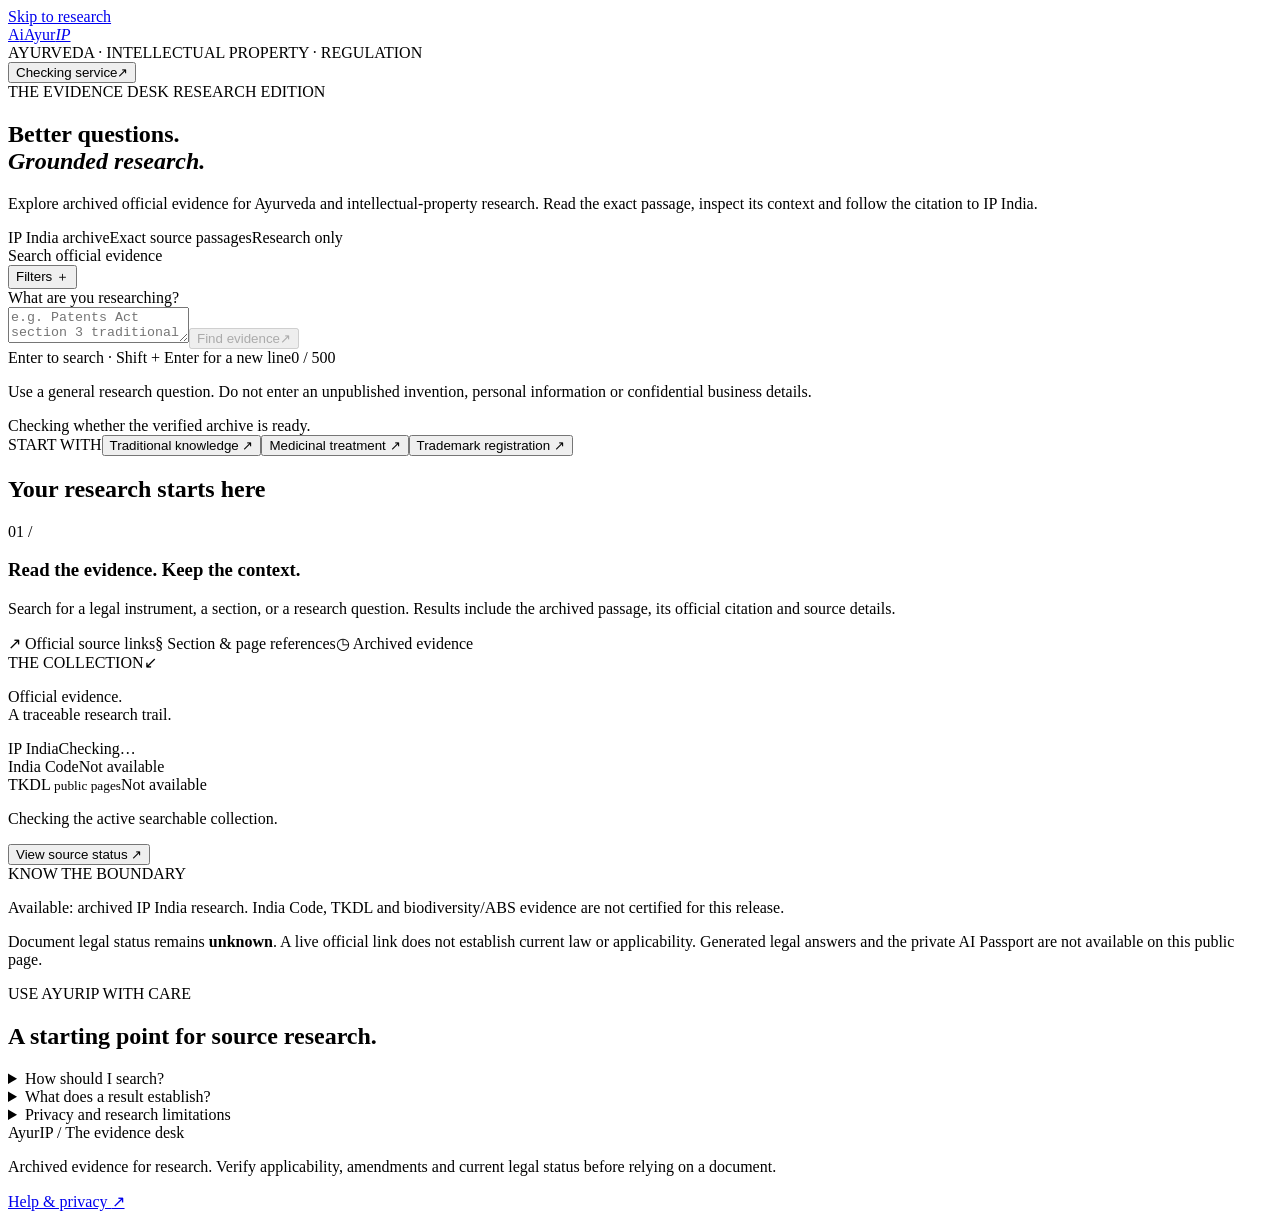
==== web/index.html @ d25901a3 "feat(ayurip): prepare isolated public research cloud release" ====
<!doctype html>
<html lang="en">
<head>
<meta charset="utf-8"><meta name="viewport" content="width=device-width, initial-scale=1"><meta name="color-scheme" content="light"><meta name="theme-color" content="#173e34"><meta name="description" content="Search archived official evidence on Ayurveda, intellectual property and regulation. Every passage links to its source."><title>AyurIP — The evidence desk</title><link rel="stylesheet" href="/assets/styles.css"><script src="/assets/app.js" defer></script>
</head>
<body>
<a class="skip-link" href="#research">Skip to research</a>
<header class="site-header"><a class="brand" href="/" aria-label="AyurIP home"><span class="brand-symbol" aria-hidden="true">A<span>i</span></span><span>Ayur<i>IP</i></span></a><div class="header-caption">AYURVEDA · INTELLECTUAL PROPERTY · REGULATION</div><button class="header-status" id="status-toggle" type="button" aria-expanded="false" aria-controls="source-panel"><span class="status-dot" id="health-dot" aria-hidden="true"></span><span id="health-label">Checking service</span><span aria-hidden="true">↗</span></button></header>
<main>
<section class="intro" aria-labelledby="page-title"><div class="eyebrow"><span class="small-rule" aria-hidden="true"></span>THE EVIDENCE DESK <span class="edition">RESEARCH EDITION</span></div><h1 id="page-title">Better questions.<br><em>Grounded research.</em></h1><p class="intro-copy">Explore archived official evidence for Ayurveda and intellectual-property research. Read the exact passage, inspect its context and follow the citation to IP India.</p><div class="scope-badges" aria-label="Service scope"><span>IP India archive</span><span>Exact source passages</span><span>Research only</span></div></section>
<section class="research-layout" id="research" aria-label="Evidence research">
<div class="research-main">
<div class="research-toolbar"><div class="research-mode">Search official evidence</div><button class="filter-toggle" id="filter-toggle" type="button" aria-expanded="false" aria-controls="filters">Filters <span id="filter-count"></span><span aria-hidden="true">＋</span></button></div>
<form id="search-form" class="search-form"><label for="question" id="question-label">What are you researching?</label><div class="query-row"><textarea id="question" name="q" rows="2" minlength="2" maxlength="500" required placeholder="e.g. Patents Act section 3 traditional knowledge" aria-describedby="query-hint privacy-hint service-notice" autocomplete="off" spellcheck="false"></textarea><button class="submit-button" id="submit-button" type="submit" disabled><span id="submit-label">Find evidence</span><span aria-hidden="true">↗</span></button></div><div class="query-footer"><span id="query-hint">Enter to search · Shift + Enter for a new line</span><span id="character-count" aria-live="off">0 / 500</span></div><p id="privacy-hint" class="privacy-hint">Use a general research question. Do not enter an unpublished invention, personal information or confidential business details.</p>
<div id="filters" class="filters" hidden><div class="field"><label for="source-filter">Official source</label><select id="source-filter" name="source"><option value="">Accepted collection</option><option value="ipindia">IP India</option></select></div><div class="field"><label for="domain-filter">Research area</label><select id="domain-filter" name="domain"><option value="">All indexed areas</option><option>Patent</option><option>Trademark</option><option>Design</option><option>GI</option><option>General IP</option></select></div><div class="field"><label for="top-k">Results</label><select id="top-k" name="top_k"><option value="5">5 passages</option><option value="10">10 passages</option><option value="20">20 passages</option></select></div><button class="text-button reset-filters" id="reset-filters" type="button">Reset filters</button></div><div id="service-notice" class="service-notice" role="status" aria-live="polite"><span id="service-message">Checking whether the verified archive is ready.</span><button id="retry-service" class="text-button" type="button" hidden>Check again</button></div></form>
<div class="suggestions" id="suggestions"><span>START WITH</span><button type="button" data-query="Patents Act section 3 traditional knowledge">Traditional knowledge <span aria-hidden="true">↗</span></button><button type="button" data-query="Patents Act section 3 medicinal treatment">Medicinal treatment <span aria-hidden="true">↗</span></button><button type="button" data-query="Trade Marks Act registration">Trademark registration <span aria-hidden="true">↗</span></button></div>
<div class="results-heading"><h2 id="results-title">Your research starts here</h2><span id="results-meta"></span></div><div id="announcement" class="sr-only" role="status" aria-live="polite" aria-atomic="true"></div><section id="results" aria-labelledby="results-title" aria-busy="false"><div class="welcome-state"><span class="folio-number" aria-hidden="true">01 /</span><div><h3>Read the evidence. Keep the context.</h3><p>Search for a legal instrument, a section, or a research question. Results include the archived passage, its official citation and source details.</p><div class="welcome-notes"><span><span aria-hidden="true">↗</span> Official source links</span><span><span aria-hidden="true">§</span> Section &amp; page references</span><span><span aria-hidden="true">◷</span> Archived evidence</span></div></div></div></section>
</div>
<aside class="research-sidebar" aria-label="Collection information"><div class="sidebar-heading"><span class="eyebrow">THE COLLECTION</span><span aria-hidden="true">↙</span></div><p class="collection-intro">Official evidence.<br> A traceable research trail.</p><div class="source-list" id="source-list"><div class="source-row"><span>IP India</span><span class="source-count">Checking…</span></div><div class="source-row"><span>India Code</span><span class="source-count">Not available</span></div><div class="source-row"><span>TKDL <small>public pages</small></span><span class="source-count">Not available</span></div></div><p class="coverage-note" id="coverage-note">Checking the active searchable collection.</p><button class="text-button source-detail-button" id="source-detail-button" type="button" aria-expanded="false" aria-controls="source-panel">View source status <span aria-hidden="true">↗</span></button><div class="reading-note"><span class="eyebrow">KNOW THE BOUNDARY</span><p>Available: archived IP India research. India Code, TKDL and biodiversity/ABS evidence are not certified for this release.</p><p>Document legal status remains <strong>unknown</strong>. A live official link does not establish current law or applicability. Generated legal answers and the private AI Passport are not available on this public page.</p></div></aside>
</section>
<section id="source-panel" class="source-panel" hidden aria-labelledby="source-panel-title"><div class="source-panel-heading"><div><span class="eyebrow">COLLECTION TRANSPARENCY</span><h2 id="source-panel-title" tabindex="-1">Source status</h2></div><button type="button" class="text-button" id="close-sources">Close <span aria-hidden="true">×</span></button></div><p id="source-summary">Source information is loading.</p><div id="source-details"></div><p class="generation-line" id="generation-line"></p></section>
<section id="research-help" class="research-help" aria-labelledby="help-title"><div><span class="eyebrow">USE AYURIP WITH CARE</span><h2 id="help-title">A starting point for source research.</h2></div><details><summary>How should I search?</summary><p>Begin with an instrument and a topic, such as “Patents Act section 3 traditional knowledge”. Broaden the wording if no passage matches. Expand each passage, inspect its section/page reference and open the official document to read surrounding provisions.</p></details><details><summary>What does a result establish?</summary><p>A result identifies text in an archived official source. Search ranking does not determine whether a rule applies to your situation, is complete, or remains in force. Verify amendments, commencement and current status with authoritative records and an appropriately qualified adviser.</p></details><details><summary>Privacy and research limitations</summary><p>Search terms are sent to the service to retrieve passages. This public search does not invoke an answer model. Do not submit sensitive personal information, unpublished inventions or confidential material. Access may be limited to protect availability. AyurIP provides legal information for research, not legal or medical advice.</p></details></section>
</main>
<footer class="site-footer"><span class="footer-brand">AyurIP <span>/</span> The evidence desk</span><p>Archived evidence for research. Verify applicability, amendments and current legal status before relying on a document.</p><a href="#research-help">Help &amp; privacy <span aria-hidden="true">↗</span></a></footer>
<noscript><p class="noscript-notice">JavaScript is needed to search the evidence archive. The research limitations and source information above remain available to read.</p></noscript>
</body></html>
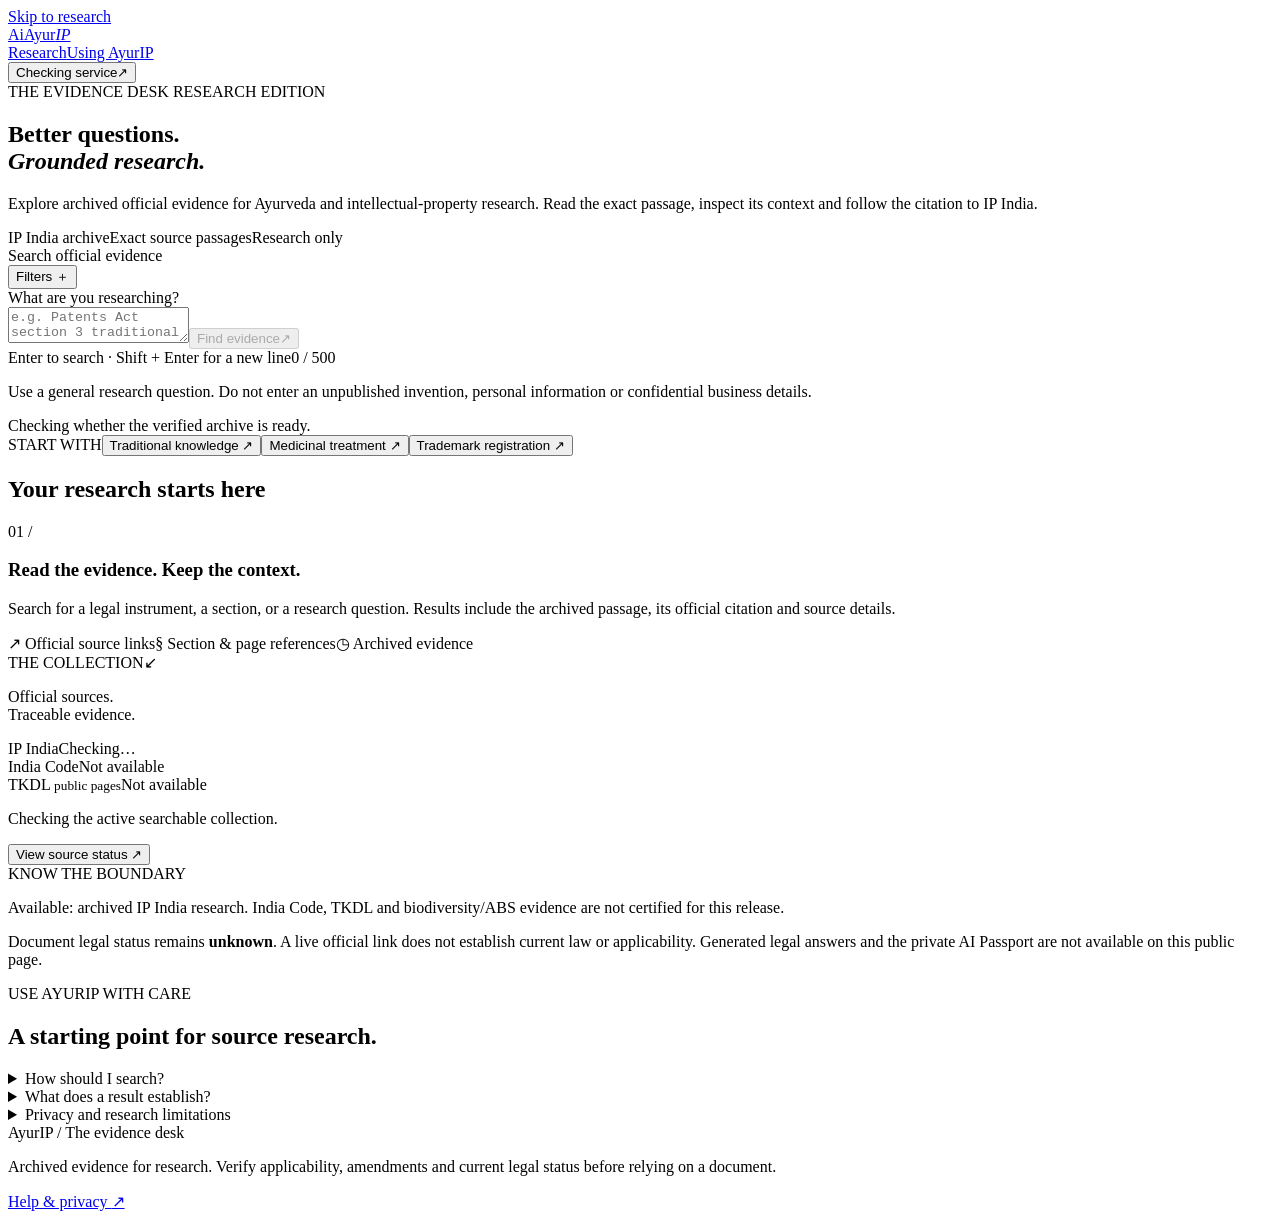
==== commit 4141449c: "feat(ui): polish evidence desk hierarchy and responsive controls" ====
--- a/web/index.html
+++ b/web/index.html
@@ -2,12 +2,15 @@
 <html lang="en">
 <head>
 <meta charset="utf-8"><meta name="viewport" content="width=device-width, initial-scale=1"><meta name="color-scheme" content="light"><meta name="theme-color" content="#173e34"><meta name="description" content="Search archived official evidence on Ayurveda, intellectual property and regulation. Every passage links to its source."><title>AyurIP — The evidence desk</title><link rel="stylesheet" href="/assets/styles.css"><script src="/assets/app.js" defer></script>
+<link rel="icon" type="image/svg+xml" href="/assets/favicon.svg">
+<link rel="stylesheet" href="/assets/polish.css">
 </head>
-<body>
+<body class="research-app">
 <a class="skip-link" href="#research">Skip to research</a>
-<header class="site-header"><a class="brand" href="/" aria-label="AyurIP home"><span class="brand-symbol" aria-hidden="true">A<span>i</span></span><span>Ayur<i>IP</i></span></a><div class="header-caption">AYURVEDA · INTELLECTUAL PROPERTY · REGULATION</div><button class="header-status" id="status-toggle" type="button" aria-expanded="false" aria-controls="source-panel"><span class="status-dot" id="health-dot" aria-hidden="true"></span><span id="health-label">Checking service</span><span aria-hidden="true">↗</span></button></header>
+<header class="site-header"><a class="brand" href="/" aria-label="AyurIP home"><span class="brand-symbol" aria-hidden="true">A<span>i</span></span><span>Ayur<i>IP</i></span></a><nav class="header-nav" aria-label="Primary navigation"><a href="#research" aria-current="location">Research</a><a href="#research-help">Using AyurIP</a></nav><button class="header-status" id="status-toggle" type="button" aria-expanded="false" aria-controls="source-panel"><span class="status-dot" id="health-dot" aria-hidden="true"></span><span id="health-label">Checking service</span><span aria-hidden="true">↗</span></button></header>
 <main>
-<section class="intro" aria-labelledby="page-title"><div class="eyebrow"><span class="small-rule" aria-hidden="true"></span>THE EVIDENCE DESK <span class="edition">RESEARCH EDITION</span></div><h1 id="page-title">Better questions.<br><em>Grounded research.</em></h1><p class="intro-copy">Explore archived official evidence for Ayurveda and intellectual-property research. Read the exact passage, inspect its context and follow the citation to IP India.</p><div class="scope-badges" aria-label="Service scope"><span>IP India archive</span><span>Exact source passages</span><span>Research only</span></div></section>
+<section class="intro" aria-labelledby="page-title"><div class="intro-heading"><div class="eyebrow"><span class="small-rule" aria-hidden="true"></span>THE EVIDENCE DESK <span class="edition">RESEARCH EDITION</span></div><h1 id="page-title">Better questions.<br><em>Grounded research.</em></h1></div><div class="intro-support"><p class="intro-copy">Explore archived official evidence for Ayurveda and intellectual-property research. Read the exact passage, inspect its context and follow the citation to IP India.</p><div class="scope-badges" role="list" aria-label="Service scope"><span role="listitem">IP India archive</span><span role="listitem">Exact source passages</span><span role="listitem">Research only</span></div></div></section>
+<section id="source-panel" class="source-panel" hidden aria-labelledby="source-panel-title"><div class="source-panel-heading"><div><span class="eyebrow">COLLECTION TRANSPARENCY</span><h2 id="source-panel-title" tabindex="-1">Source status</h2></div><button type="button" class="text-button" id="close-sources">Close <span aria-hidden="true">×</span></button></div><p id="source-summary">Source information is loading.</p><div id="source-details"></div><p class="generation-line" id="generation-line"></p></section>
 <section class="research-layout" id="research" aria-label="Evidence research">
 <div class="research-main">
 <div class="research-toolbar"><div class="research-mode">Search official evidence</div><button class="filter-toggle" id="filter-toggle" type="button" aria-expanded="false" aria-controls="filters">Filters <span id="filter-count"></span><span aria-hidden="true">＋</span></button></div>
@@ -16,9 +19,9 @@
 <div class="suggestions" id="suggestions"><span>START WITH</span><button type="button" data-query="Patents Act section 3 traditional knowledge">Traditional knowledge <span aria-hidden="true">↗</span></button><button type="button" data-query="Patents Act section 3 medicinal treatment">Medicinal treatment <span aria-hidden="true">↗</span></button><button type="button" data-query="Trade Marks Act registration">Trademark registration <span aria-hidden="true">↗</span></button></div>
 <div class="results-heading"><h2 id="results-title">Your research starts here</h2><span id="results-meta"></span></div><div id="announcement" class="sr-only" role="status" aria-live="polite" aria-atomic="true"></div><section id="results" aria-labelledby="results-title" aria-busy="false"><div class="welcome-state"><span class="folio-number" aria-hidden="true">01 /</span><div><h3>Read the evidence. Keep the context.</h3><p>Search for a legal instrument, a section, or a research question. Results include the archived passage, its official citation and source details.</p><div class="welcome-notes"><span><span aria-hidden="true">↗</span> Official source links</span><span><span aria-hidden="true">§</span> Section &amp; page references</span><span><span aria-hidden="true">◷</span> Archived evidence</span></div></div></div></section>
 </div>
-<aside class="research-sidebar" aria-label="Collection information"><div class="sidebar-heading"><span class="eyebrow">THE COLLECTION</span><span aria-hidden="true">↙</span></div><p class="collection-intro">Official evidence.<br> A traceable research trail.</p><div class="source-list" id="source-list"><div class="source-row"><span>IP India</span><span class="source-count">Checking…</span></div><div class="source-row"><span>India Code</span><span class="source-count">Not available</span></div><div class="source-row"><span>TKDL <small>public pages</small></span><span class="source-count">Not available</span></div></div><p class="coverage-note" id="coverage-note">Checking the active searchable collection.</p><button class="text-button source-detail-button" id="source-detail-button" type="button" aria-expanded="false" aria-controls="source-panel">View source status <span aria-hidden="true">↗</span></button><div class="reading-note"><span class="eyebrow">KNOW THE BOUNDARY</span><p>Available: archived IP India research. India Code, TKDL and biodiversity/ABS evidence are not certified for this release.</p><p>Document legal status remains <strong>unknown</strong>. A live official link does not establish current law or applicability. Generated legal answers and the private AI Passport are not available on this public page.</p></div></aside>
+<aside class="research-sidebar" aria-label="Collection information"><div class="sidebar-heading"><span class="eyebrow">THE COLLECTION</span><span aria-hidden="true">↙</span></div><p class="collection-intro">Official sources.<br> Traceable evidence.</p><div class="source-list" id="source-list"><div class="source-row"><span>IP India</span><span class="source-count">Checking…</span></div><div class="source-row"><span>India Code</span><span class="source-count">Not available</span></div><div class="source-row"><span>TKDL <small>public pages</small></span><span class="source-count">Not available</span></div></div><p class="coverage-note" id="coverage-note">Checking the active searchable collection.</p><button class="text-button source-detail-button" id="source-detail-button" type="button" aria-expanded="false" aria-controls="source-panel">View source status <span aria-hidden="true">↗</span></button><div class="reading-note"><span class="eyebrow">KNOW THE BOUNDARY</span><p>Available: archived IP India research. India Code, TKDL and biodiversity/ABS evidence are not certified for this release.</p><p>Document legal status remains <strong>unknown</strong>. A live official link does not establish current law or applicability. Generated legal answers and the private AI Passport are not available on this public page.</p></div></aside>
 </section>
-<section id="source-panel" class="source-panel" hidden aria-labelledby="source-panel-title"><div class="source-panel-heading"><div><span class="eyebrow">COLLECTION TRANSPARENCY</span><h2 id="source-panel-title" tabindex="-1">Source status</h2></div><button type="button" class="text-button" id="close-sources">Close <span aria-hidden="true">×</span></button></div><p id="source-summary">Source information is loading.</p><div id="source-details"></div><p class="generation-line" id="generation-line"></p></section>
+
 <section id="research-help" class="research-help" aria-labelledby="help-title"><div><span class="eyebrow">USE AYURIP WITH CARE</span><h2 id="help-title">A starting point for source research.</h2></div><details><summary>How should I search?</summary><p>Begin with an instrument and a topic, such as “Patents Act section 3 traditional knowledge”. Broaden the wording if no passage matches. Expand each passage, inspect its section/page reference and open the official document to read surrounding provisions.</p></details><details><summary>What does a result establish?</summary><p>A result identifies text in an archived official source. Search ranking does not determine whether a rule applies to your situation, is complete, or remains in force. Verify amendments, commencement and current status with authoritative records and an appropriately qualified adviser.</p></details><details><summary>Privacy and research limitations</summary><p>Search terms are sent to the service to retrieve passages. This public search does not invoke an answer model. Do not submit sensitive personal information, unpublished inventions or confidential material. Access may be limited to protect availability. AyurIP provides legal information for research, not legal or medical advice.</p></details></section>
 </main>
 <footer class="site-footer"><span class="footer-brand">AyurIP <span>/</span> The evidence desk</span><p>Archived evidence for research. Verify applicability, amendments and current legal status before relying on a document.</p><a href="#research-help">Help &amp; privacy <span aria-hidden="true">↗</span></a></footer>
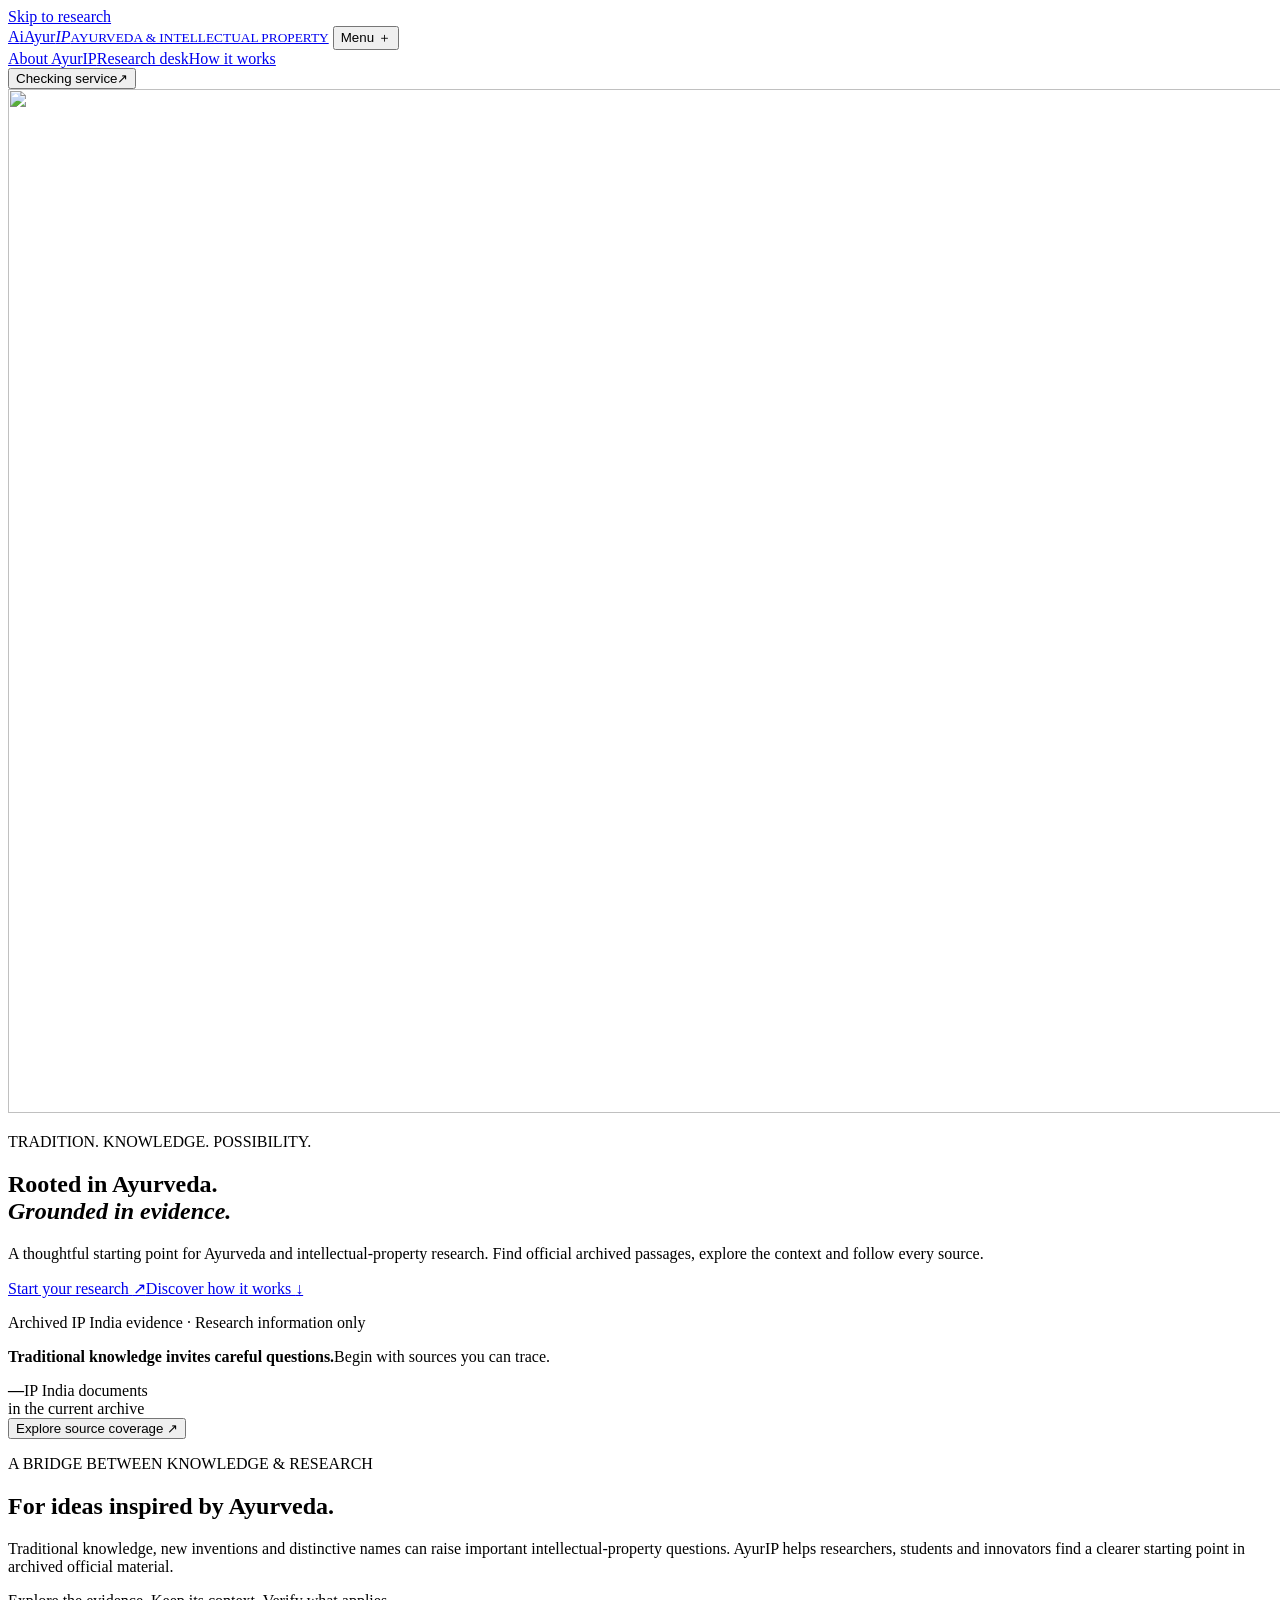
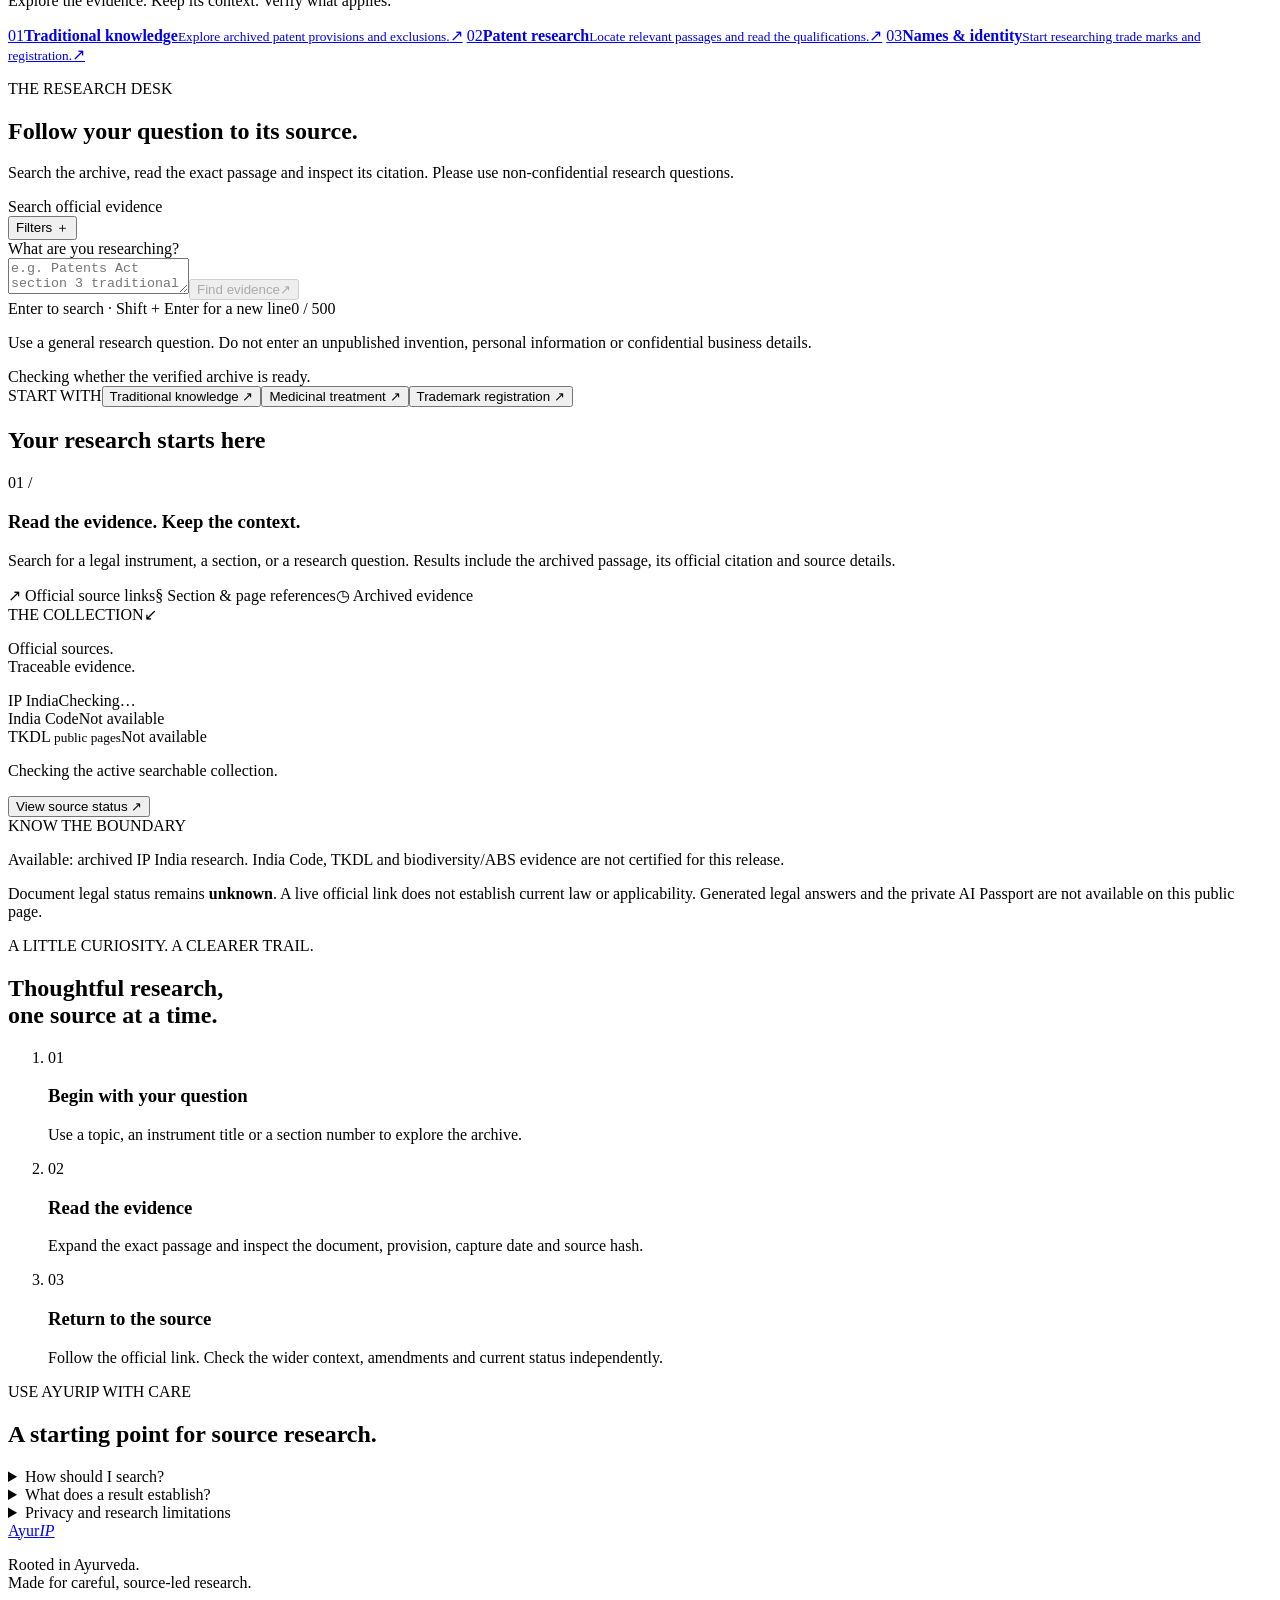
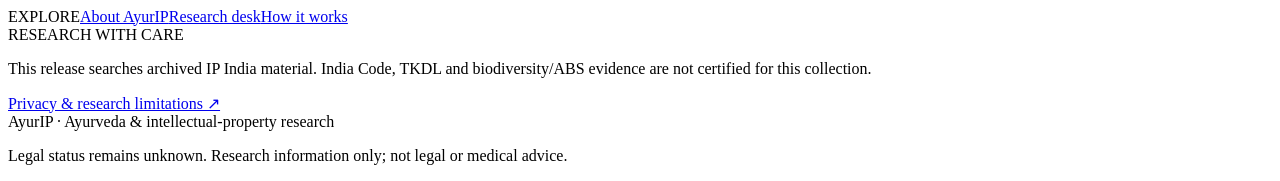
==== commit bf62c4c8: "Polish Ayurveda research website and package botanical assets" ====
--- a/web/index.html
+++ b/web/index.html
@@ -1,17 +1,54 @@
 <!doctype html>
 <html lang="en">
 <head>
-<meta charset="utf-8"><meta name="viewport" content="width=device-width, initial-scale=1"><meta name="color-scheme" content="light"><meta name="theme-color" content="#173e34"><meta name="description" content="Search archived official evidence on Ayurveda, intellectual property and regulation. Every passage links to its source."><title>AyurIP — The evidence desk</title><link rel="stylesheet" href="/assets/styles.css"><script src="/assets/app.js" defer></script>
-<link rel="icon" type="image/svg+xml" href="/assets/favicon.svg">
-<link rel="stylesheet" href="/assets/polish.css">
+  <meta charset="utf-8">
+  <meta name="viewport" content="width=device-width, initial-scale=1">
+  <meta name="color-scheme" content="light">
+  <meta name="theme-color" content="#254a35">
+  <meta name="description" content="AyurIP connects Ayurveda and intellectual-property research with archived official IP India sources, exact passages and traceable citations.">
+  <title>AyurIP — Rooted in Ayurveda. Grounded in evidence.</title>
+  <link rel="icon" type="image/svg+xml" href="/assets/favicon.svg">
+  <link rel="stylesheet" href="/assets/styles.css">
+  <link rel="stylesheet" href="/assets/polish.css">
+  <link rel="stylesheet" href="/assets/ayurveda.css">
+  <script src="/assets/app.js" defer></script>
 </head>
-<body class="research-app">
+<body class="research-app ayurveda-site">
 <a class="skip-link" href="#research">Skip to research</a>
-<header class="site-header"><a class="brand" href="/" aria-label="AyurIP home"><span class="brand-symbol" aria-hidden="true">A<span>i</span></span><span>Ayur<i>IP</i></span></a><nav class="header-nav" aria-label="Primary navigation"><a href="#research" aria-current="location">Research</a><a href="#research-help">Using AyurIP</a></nav><button class="header-status" id="status-toggle" type="button" aria-expanded="false" aria-controls="source-panel"><span class="status-dot" id="health-dot" aria-hidden="true"></span><span id="health-label">Checking service</span><span aria-hidden="true">↗</span></button></header>
+<header class="site-header">
+  <a class="brand" href="/" aria-label="AyurIP home"><span class="brand-symbol" aria-hidden="true">A<span>i</span></span><span class="brand-copy"><span>Ayur<i>IP</i></span><small>AYURVEDA &amp; INTELLECTUAL PROPERTY</small></span></a>
+  <button class="nav-toggle" id="nav-toggle" type="button" aria-expanded="false" aria-controls="site-nav">Menu <span id="nav-sign" aria-hidden="true">＋</span></button>
+  <nav class="header-nav" id="site-nav" aria-label="Primary navigation"><a href="#about">About AyurIP</a><a href="#research">Research desk</a><a href="#how-it-works">How it works</a></nav>
+  <button class="header-status" id="status-toggle" type="button" aria-expanded="false" aria-controls="source-panel"><span class="status-dot" id="health-dot" aria-hidden="true"></span><span id="health-label">Checking service</span><span aria-hidden="true">↗</span></button>
+</header>
 <main>
-<section class="intro" aria-labelledby="page-title"><div class="intro-heading"><div class="eyebrow"><span class="small-rule" aria-hidden="true"></span>THE EVIDENCE DESK <span class="edition">RESEARCH EDITION</span></div><h1 id="page-title">Better questions.<br><em>Grounded research.</em></h1></div><div class="intro-support"><p class="intro-copy">Explore archived official evidence for Ayurveda and intellectual-property research. Read the exact passage, inspect its context and follow the citation to IP India.</p><div class="scope-badges" role="list" aria-label="Service scope"><span role="listitem">IP India archive</span><span role="listitem">Exact source passages</span><span role="listitem">Research only</span></div></div></section>
-<section id="source-panel" class="source-panel" hidden aria-labelledby="source-panel-title"><div class="source-panel-heading"><div><span class="eyebrow">COLLECTION TRANSPARENCY</span><h2 id="source-panel-title" tabindex="-1">Source status</h2></div><button type="button" class="text-button" id="close-sources">Close <span aria-hidden="true">×</span></button></div><p id="source-summary">Source information is loading.</p><div id="source-details"></div><p class="generation-line" id="generation-line"></p></section>
-<section class="research-layout" id="research" aria-label="Evidence research">
+  <section class="ayurveda-hero" aria-labelledby="page-title">
+    <div class="hero-art" aria-hidden="true"><img src="/assets/images/ayurveda-botanical-hero.png" alt="" width="1536" height="1024" fetchpriority="high" decoding="async"></div>
+    <div class="hero-content">
+      <p class="hero-kicker"><span aria-hidden="true"></span>TRADITION. KNOWLEDGE. POSSIBILITY.</p>
+      <h1 id="page-title">Rooted in Ayurveda.<br><em>Grounded in evidence.</em></h1>
+      <p class="hero-description">A thoughtful starting point for Ayurveda and intellectual-property research. Find official archived passages, explore the context and follow every source.</p>
+      <div class="hero-actions"><a class="primary-link" href="#research">Start your research <span aria-hidden="true">↗</span></a><a class="quiet-link" href="#how-it-works">Discover how it works <span aria-hidden="true">↓</span></a></div>
+      <p class="hero-scope">Archived IP India evidence <span aria-hidden="true">·</span> Research information only</p>
+    </div>
+  </section>
+  <div class="collection-strip" aria-label="Research collection">
+    <p><strong>Traditional knowledge invites careful questions.</strong><span>Begin with sources you can trace.</span></p>
+    <div class="collection-stat"><strong id="archive-total" aria-live="polite">—</strong><span>IP India documents<br>in the current archive</span></div>
+    <button class="strip-source-link" type="button" data-open-sources aria-expanded="false" aria-controls="source-panel">Explore source coverage <span aria-hidden="true">↗</span></button>
+  </div>
+  <section id="source-panel" class="source-panel" hidden aria-labelledby="source-panel-title"><div class="source-panel-heading"><div><span class="eyebrow">COLLECTION TRANSPARENCY</span><h2 id="source-panel-title" tabindex="-1">Source status</h2></div><button type="button" class="text-button" id="close-sources">Close <span aria-hidden="true">×</span></button></div><p id="source-summary">Source information is loading.</p><div id="source-details"></div><p class="generation-line" id="generation-line"></p></section>
+  <section class="about-ayurip" id="about" aria-labelledby="about-title">
+    <div class="about-copy"><p class="section-kicker">A BRIDGE BETWEEN KNOWLEDGE &amp; RESEARCH</p><h2 id="about-title">For ideas inspired by Ayurveda.</h2><p>Traditional knowledge, new inventions and distinctive names can raise important intellectual-property questions. AyurIP helps researchers, students and innovators find a clearer starting point in archived official material.</p><p class="about-footnote">Explore the evidence. Keep its context. Verify what applies.</p></div>
+    <div class="topic-list" aria-label="Explore research topics">
+      <a class="topic-link" href="#research" data-research-query="Patents Act section 3 traditional knowledge"><span class="topic-number">01</span><span><strong>Traditional knowledge</strong><small>Explore archived patent provisions and exclusions.</small></span><span aria-hidden="true">↗</span></a>
+      <a class="topic-link" href="#research" data-research-query="Patents Act section 3 medicinal treatment"><span class="topic-number">02</span><span><strong>Patent research</strong><small>Locate relevant passages and read the qualifications.</small></span><span aria-hidden="true">↗</span></a>
+      <a class="topic-link" href="#research" data-research-query="Trade Marks Act registration"><span class="topic-number">03</span><span><strong>Names &amp; identity</strong><small>Start researching trade marks and registration.</small></span><span aria-hidden="true">↗</span></a>
+    </div>
+  </section>
+  <section class="research-desk" id="research" aria-labelledby="desk-title">
+    <div class="desk-heading"><div><p class="section-kicker">THE RESEARCH DESK</p><h2 id="desk-title">Follow your question to its source.</h2></div><p>Search the archive, read the exact passage and inspect its citation. Please use non-confidential research questions.</p></div>
+    <section class="research-layout" aria-label="Evidence research">
 <div class="research-main">
 <div class="research-toolbar"><div class="research-mode">Search official evidence</div><button class="filter-toggle" id="filter-toggle" type="button" aria-expanded="false" aria-controls="filters">Filters <span id="filter-count"></span><span aria-hidden="true">＋</span></button></div>
 <form id="search-form" class="search-form"><label for="question" id="question-label">What are you researching?</label><div class="query-row"><textarea id="question" name="q" rows="2" minlength="2" maxlength="500" required placeholder="e.g. Patents Act section 3 traditional knowledge" aria-describedby="query-hint privacy-hint service-notice" autocomplete="off" spellcheck="false"></textarea><button class="submit-button" id="submit-button" type="submit" disabled><span id="submit-label">Find evidence</span><span aria-hidden="true">↗</span></button></div><div class="query-footer"><span id="query-hint">Enter to search · Shift + Enter for a new line</span><span id="character-count" aria-live="off">0 / 500</span></div><p id="privacy-hint" class="privacy-hint">Use a general research question. Do not enter an unpublished invention, personal information or confidential business details.</p>
@@ -21,9 +58,17 @@
 </div>
 <aside class="research-sidebar" aria-label="Collection information"><div class="sidebar-heading"><span class="eyebrow">THE COLLECTION</span><span aria-hidden="true">↙</span></div><p class="collection-intro">Official sources.<br> Traceable evidence.</p><div class="source-list" id="source-list"><div class="source-row"><span>IP India</span><span class="source-count">Checking…</span></div><div class="source-row"><span>India Code</span><span class="source-count">Not available</span></div><div class="source-row"><span>TKDL <small>public pages</small></span><span class="source-count">Not available</span></div></div><p class="coverage-note" id="coverage-note">Checking the active searchable collection.</p><button class="text-button source-detail-button" id="source-detail-button" type="button" aria-expanded="false" aria-controls="source-panel">View source status <span aria-hidden="true">↗</span></button><div class="reading-note"><span class="eyebrow">KNOW THE BOUNDARY</span><p>Available: archived IP India research. India Code, TKDL and biodiversity/ABS evidence are not certified for this release.</p><p>Document legal status remains <strong>unknown</strong>. A live official link does not establish current law or applicability. Generated legal answers and the private AI Passport are not available on this public page.</p></div></aside>
 </section>
-
-<section id="research-help" class="research-help" aria-labelledby="help-title"><div><span class="eyebrow">USE AYURIP WITH CARE</span><h2 id="help-title">A starting point for source research.</h2></div><details><summary>How should I search?</summary><p>Begin with an instrument and a topic, such as “Patents Act section 3 traditional knowledge”. Broaden the wording if no passage matches. Expand each passage, inspect its section/page reference and open the official document to read surrounding provisions.</p></details><details><summary>What does a result establish?</summary><p>A result identifies text in an archived official source. Search ranking does not determine whether a rule applies to your situation, is complete, or remains in force. Verify amendments, commencement and current status with authoritative records and an appropriately qualified adviser.</p></details><details><summary>Privacy and research limitations</summary><p>Search terms are sent to the service to retrieve passages. This public search does not invoke an answer model. Do not submit sensitive personal information, unpublished inventions or confidential material. Access may be limited to protect availability. AyurIP provides legal information for research, not legal or medical advice.</p></details></section>
+  </section>
+  <section class="how-it-works" id="how-it-works" aria-labelledby="how-title">
+    <div class="how-heading"><p class="section-kicker">A LITTLE CURIOSITY. A CLEARER TRAIL.</p><h2 id="how-title">Thoughtful research,<br>one source at a time.</h2></div>
+    <ol class="research-steps"><li><span class="step-number">01</span><div><h3>Begin with your question</h3><p>Use a topic, an instrument title or a section number to explore the archive.</p></div></li><li><span class="step-number">02</span><div><h3>Read the evidence</h3><p>Expand the exact passage and inspect the document, provision, capture date and source hash.</p></div></li><li><span class="step-number">03</span><div><h3>Return to the source</h3><p>Follow the official link. Check the wider context, amendments and current status independently.</p></div></li></ol>
+  </section>
+  <section id="research-help" class="research-help" aria-labelledby="help-title"><div><span class="eyebrow">USE AYURIP WITH CARE</span><h2 id="help-title">A starting point for source research.</h2></div><details><summary>How should I search?</summary><p>Begin with an instrument and a topic, such as “Patents Act section 3 traditional knowledge”. Broaden the wording if no passage matches. Expand each passage, inspect its section/page reference and open the official document to read surrounding provisions.</p></details><details><summary>What does a result establish?</summary><p>A result identifies text in an archived official source. Search ranking does not determine whether a rule applies to your situation, is complete, or remains in force. Verify amendments, commencement and current status with authoritative records and an appropriately qualified adviser.</p></details><details><summary>Privacy and research limitations</summary><p>Search terms are sent to the service to retrieve passages. This public search does not invoke an answer model. Do not submit sensitive personal information, unpublished inventions or confidential material. Access may be limited to protect availability. AyurIP provides legal information for research, not legal or medical advice.</p></details></section>
 </main>
-<footer class="site-footer"><span class="footer-brand">AyurIP <span>/</span> The evidence desk</span><p>Archived evidence for research. Verify applicability, amendments and current legal status before relying on a document.</p><a href="#research-help">Help &amp; privacy <span aria-hidden="true">↗</span></a></footer>
-<noscript><p class="noscript-notice">JavaScript is needed to search the evidence archive. The research limitations and source information above remain available to read.</p></noscript>
-</body></html>
+<footer class="site-footer botanical-footer">
+  <div class="footer-inner"><div class="footer-about"><a class="footer-wordmark" href="/">Ayur<i>IP</i></a><p>Rooted in Ayurveda.<br>Made for careful, source-led research.</p></div><nav class="footer-links" aria-label="Footer navigation"><span>EXPLORE</span><a href="#about">About AyurIP</a><a href="#research">Research desk</a><a href="#how-it-works">How it works</a></nav><div class="footer-scope"><span>RESEARCH WITH CARE</span><p>This release searches archived IP India material. India Code, TKDL and biodiversity/ABS evidence are not certified for this collection.</p><a href="#research-help">Privacy &amp; research limitations ↗</a></div></div>
+  <div class="footer-bottom"><span>AyurIP · Ayurveda &amp; intellectual-property research</span><p>Legal status remains unknown. Research information only; not legal or medical advice.</p></div>
+</footer>
+<noscript><p class="noscript-notice">JavaScript is needed to search the archive. You can still read about AyurIP and its research limitations.</p></noscript>
+</body>
+</html>
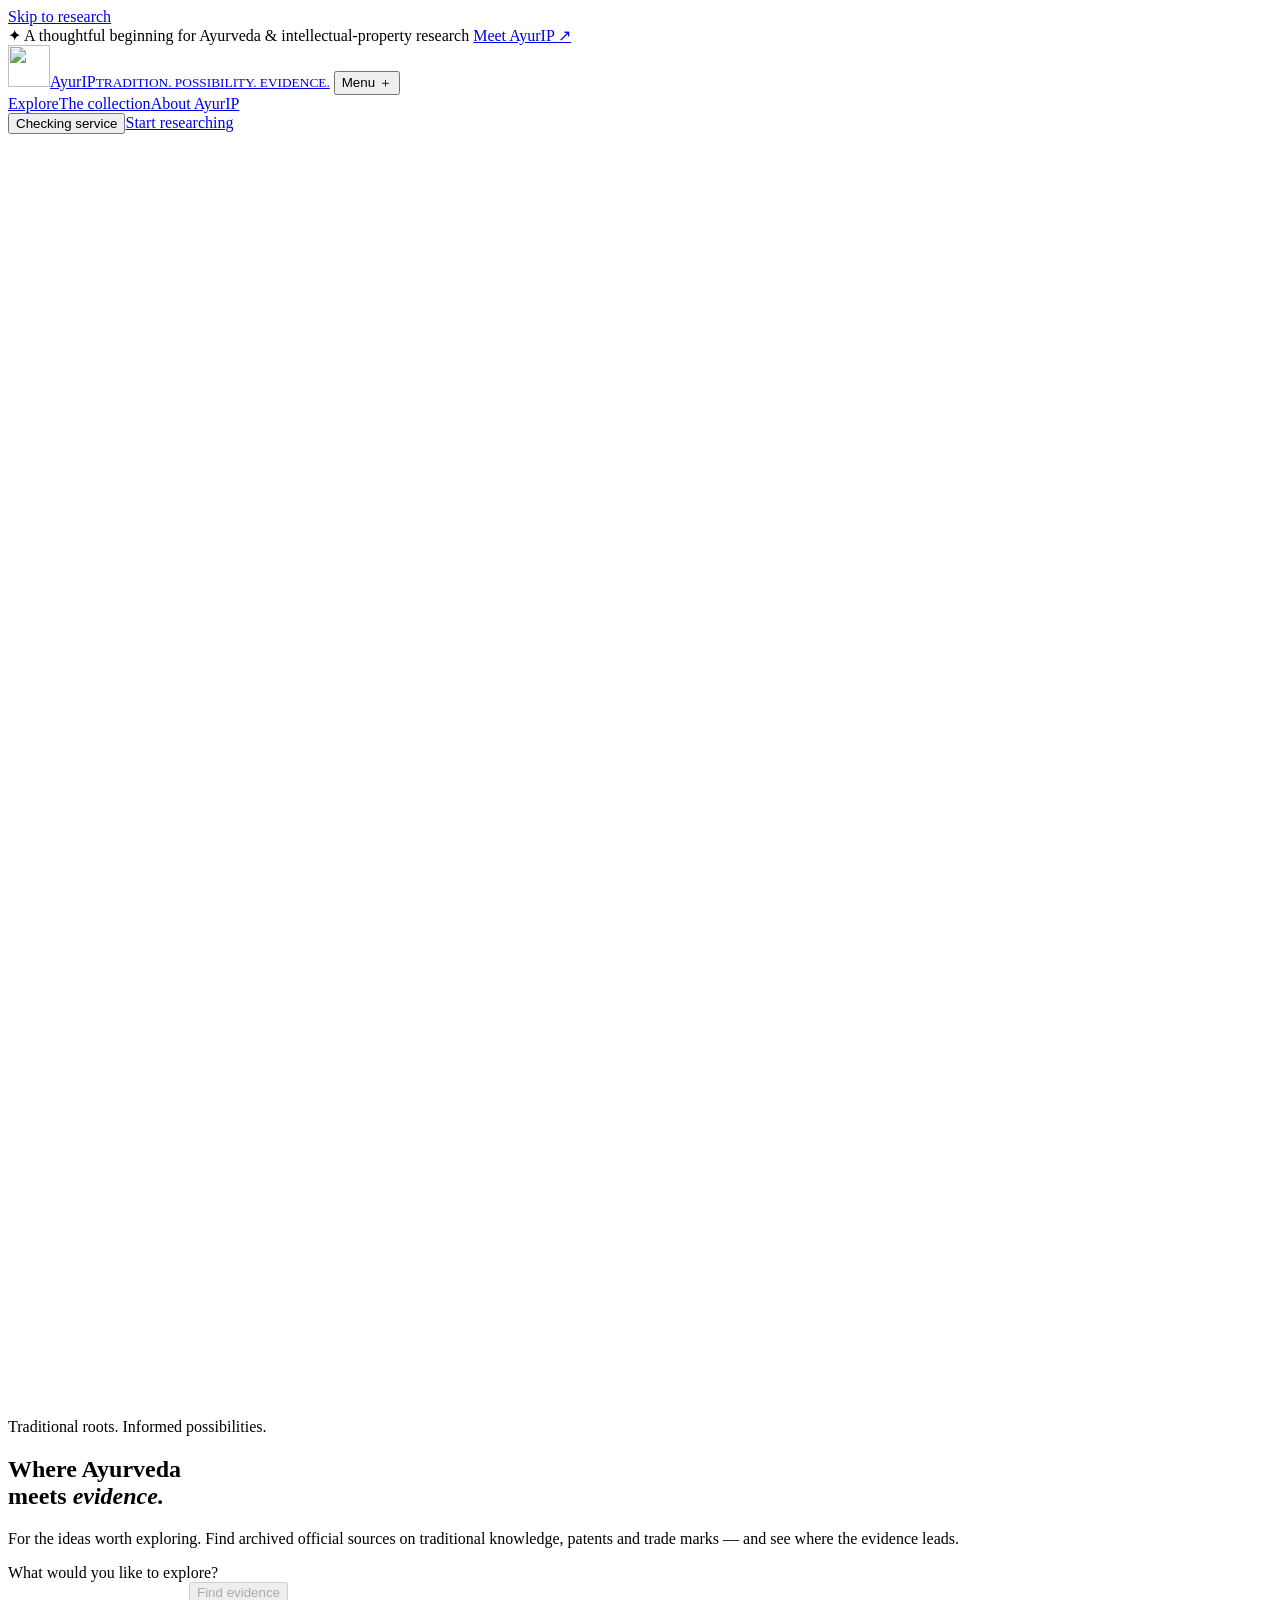
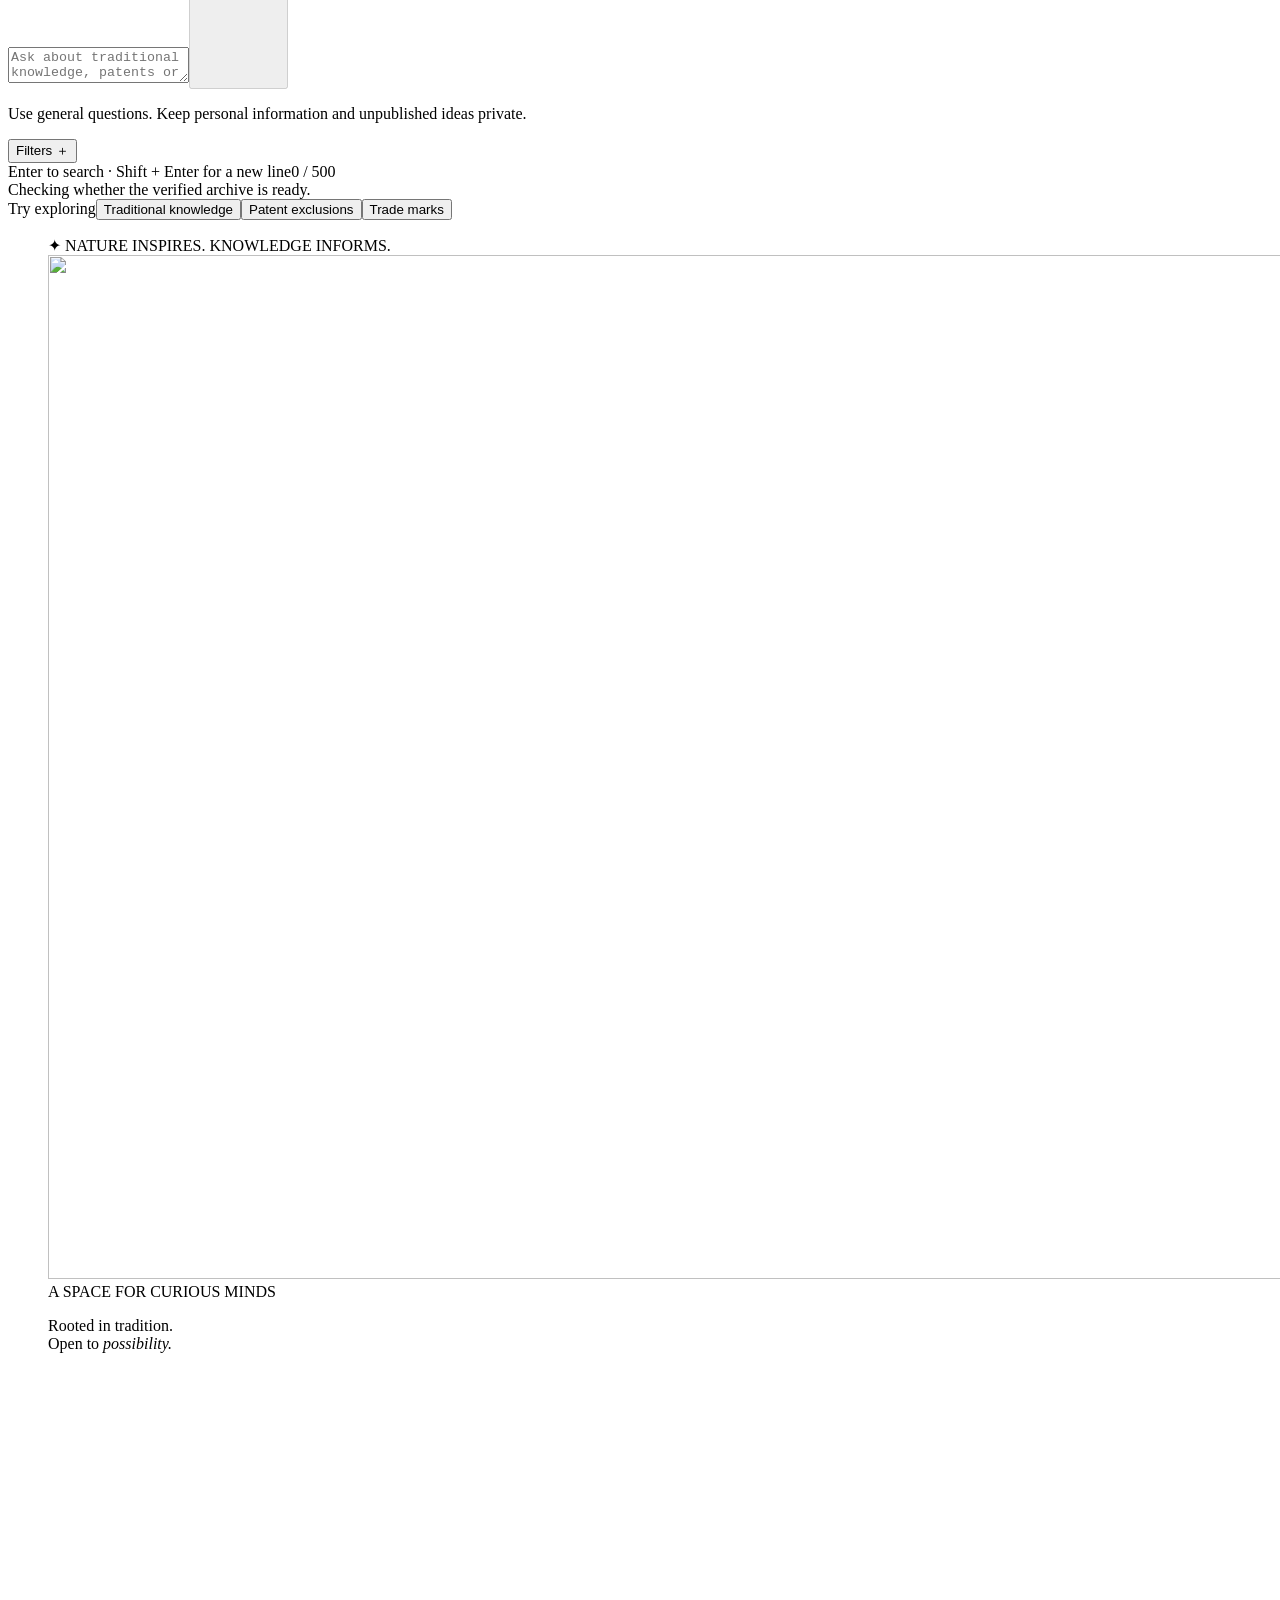
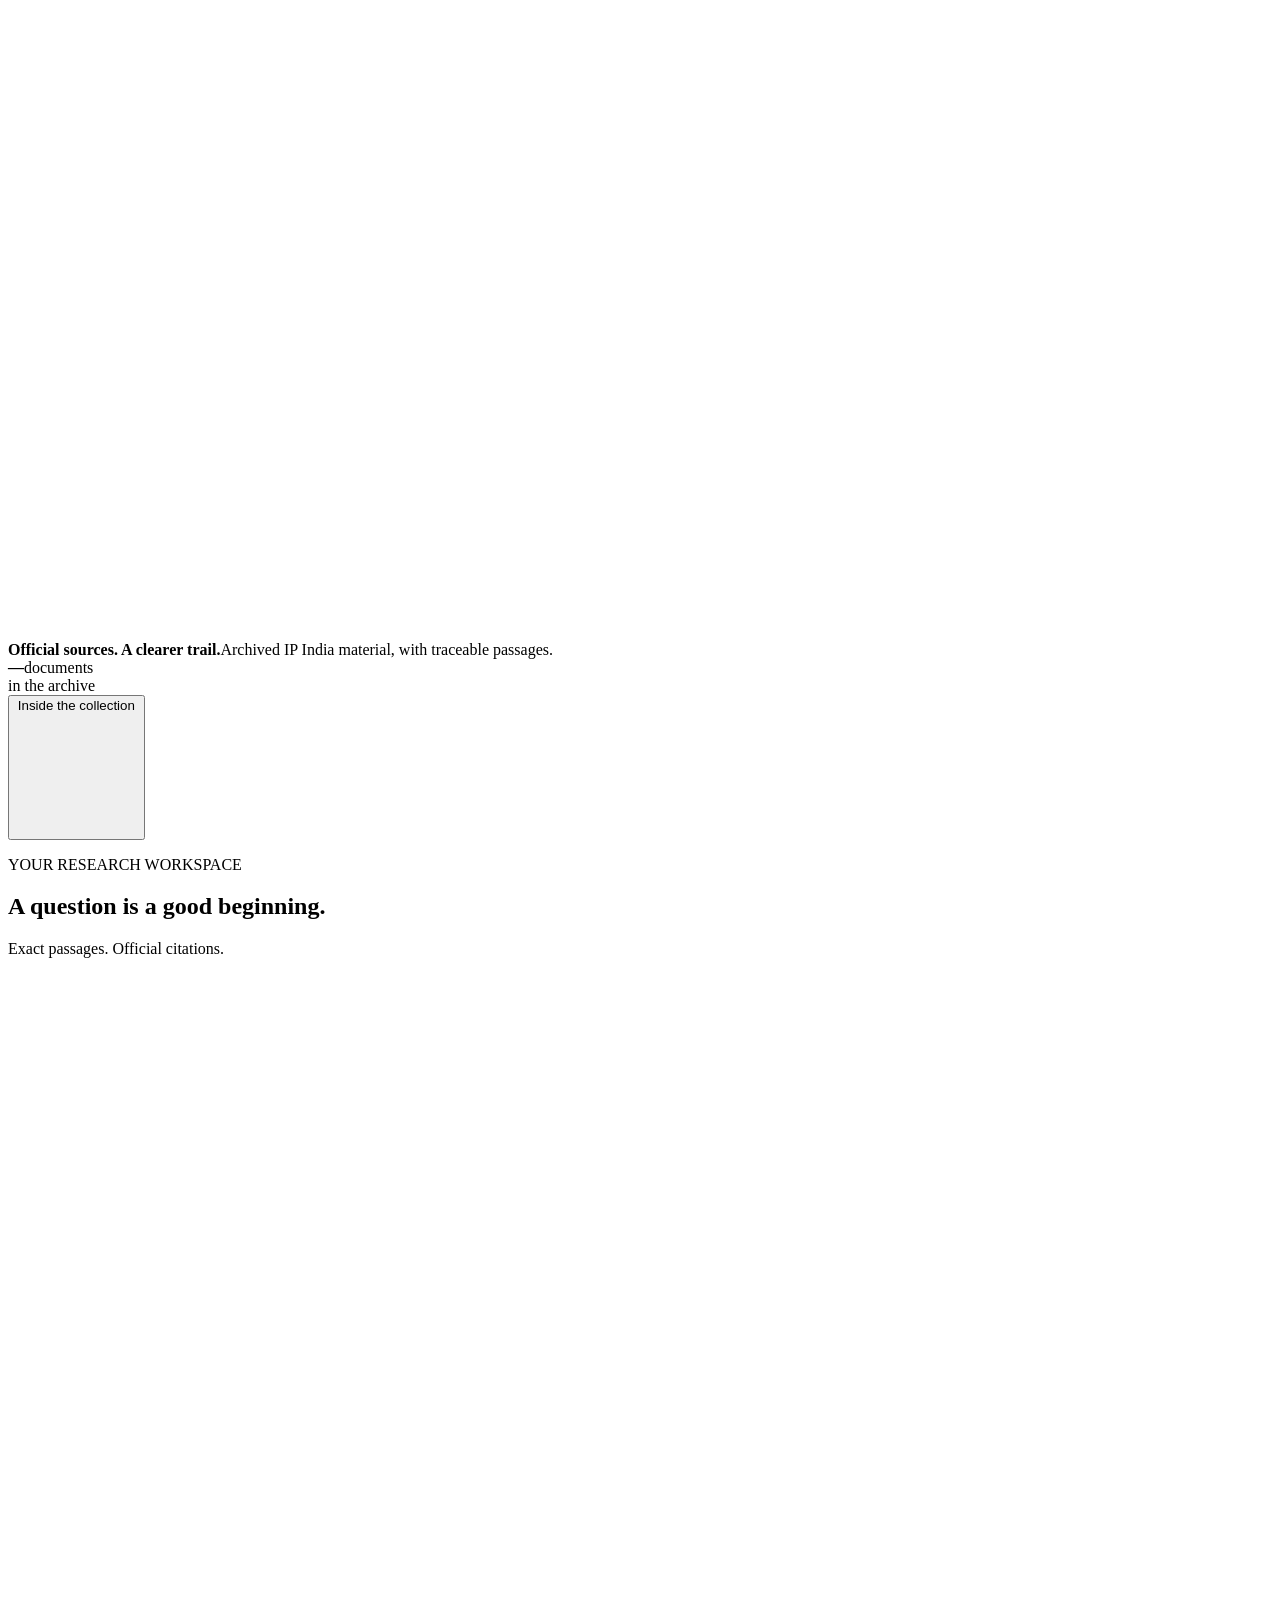
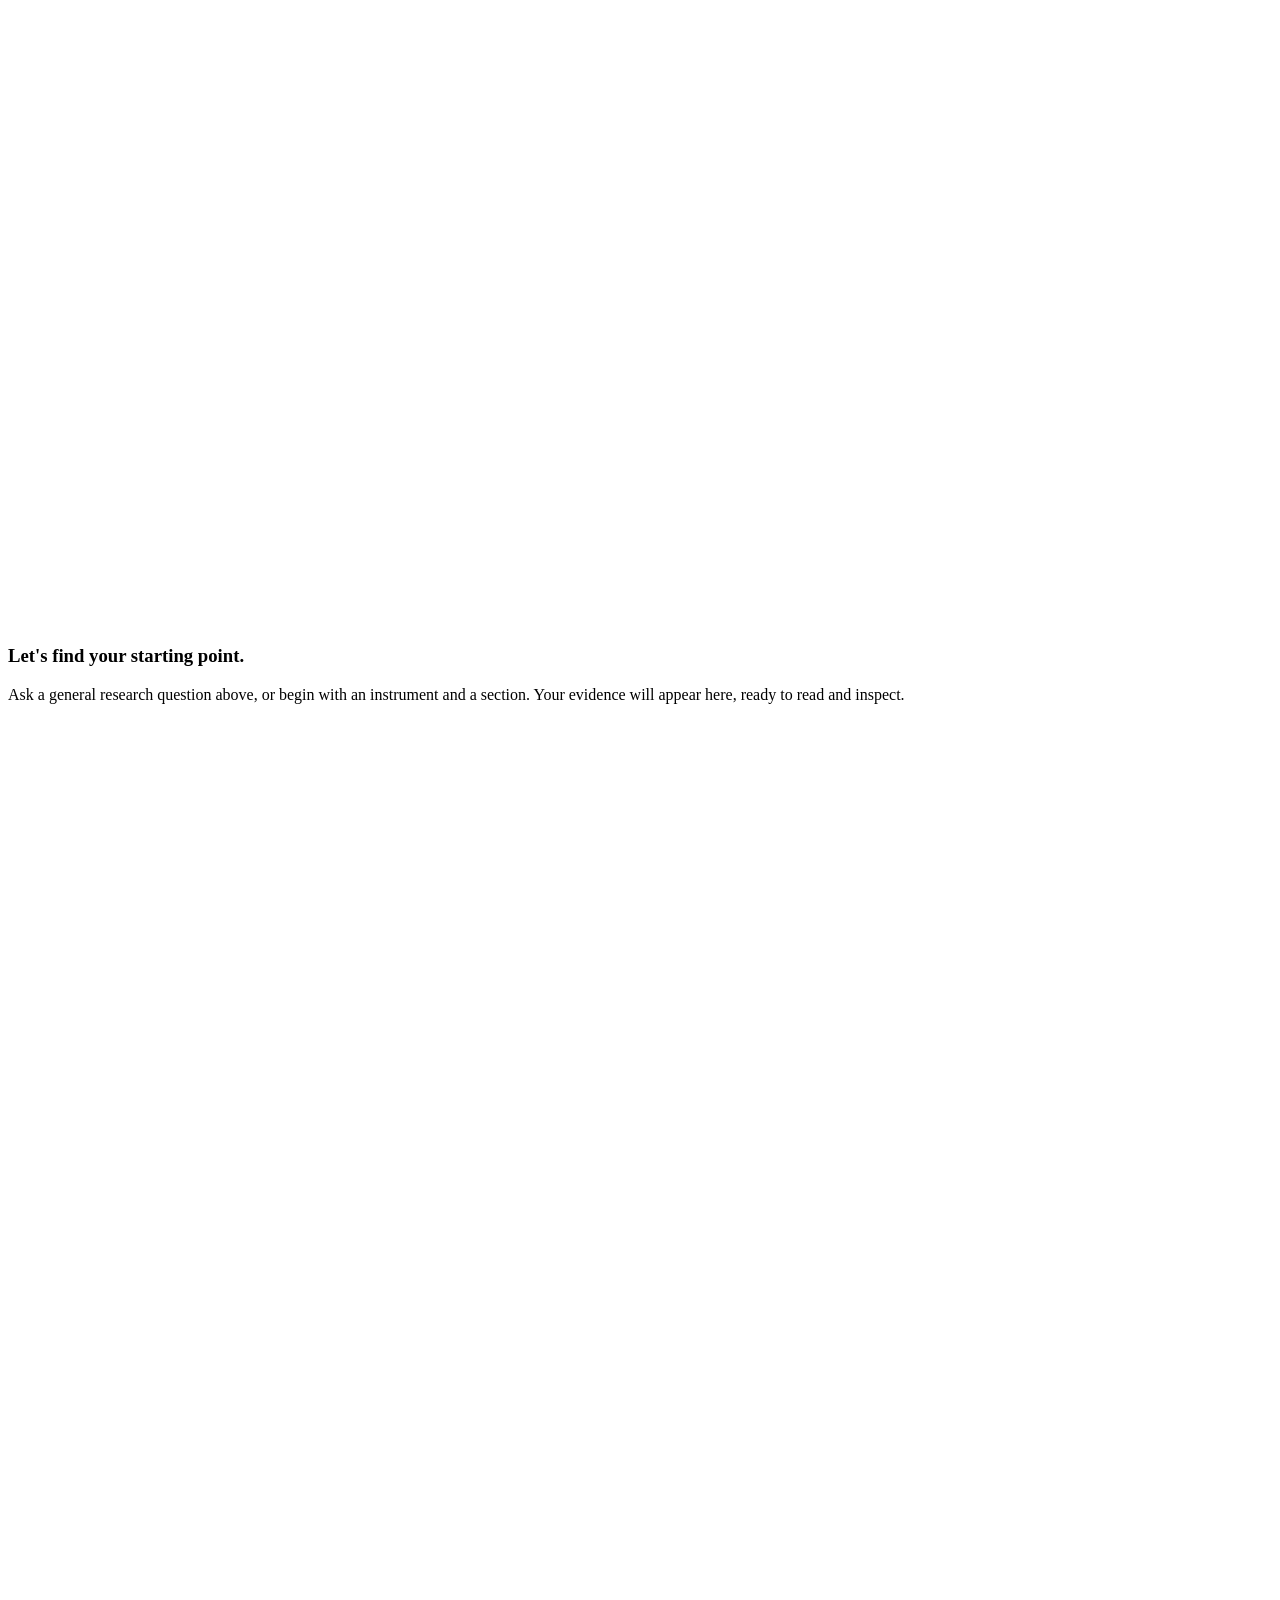
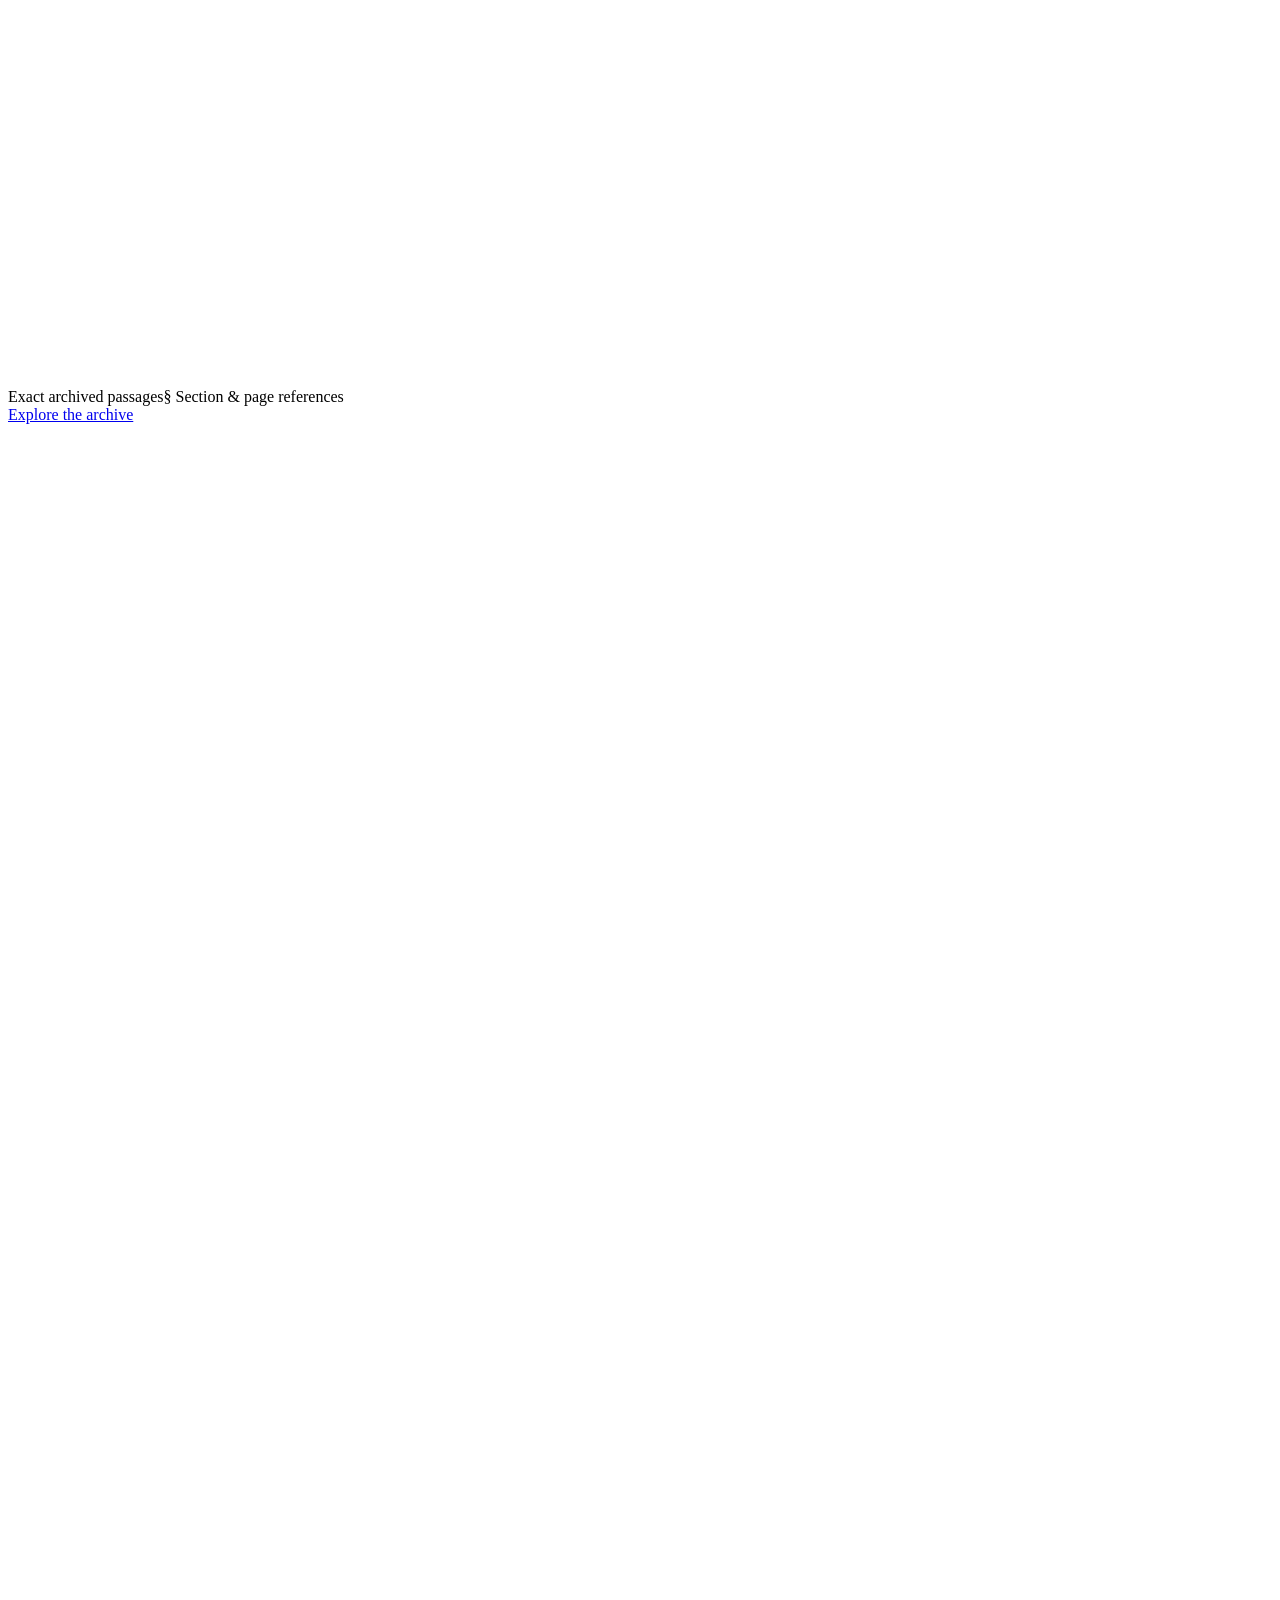
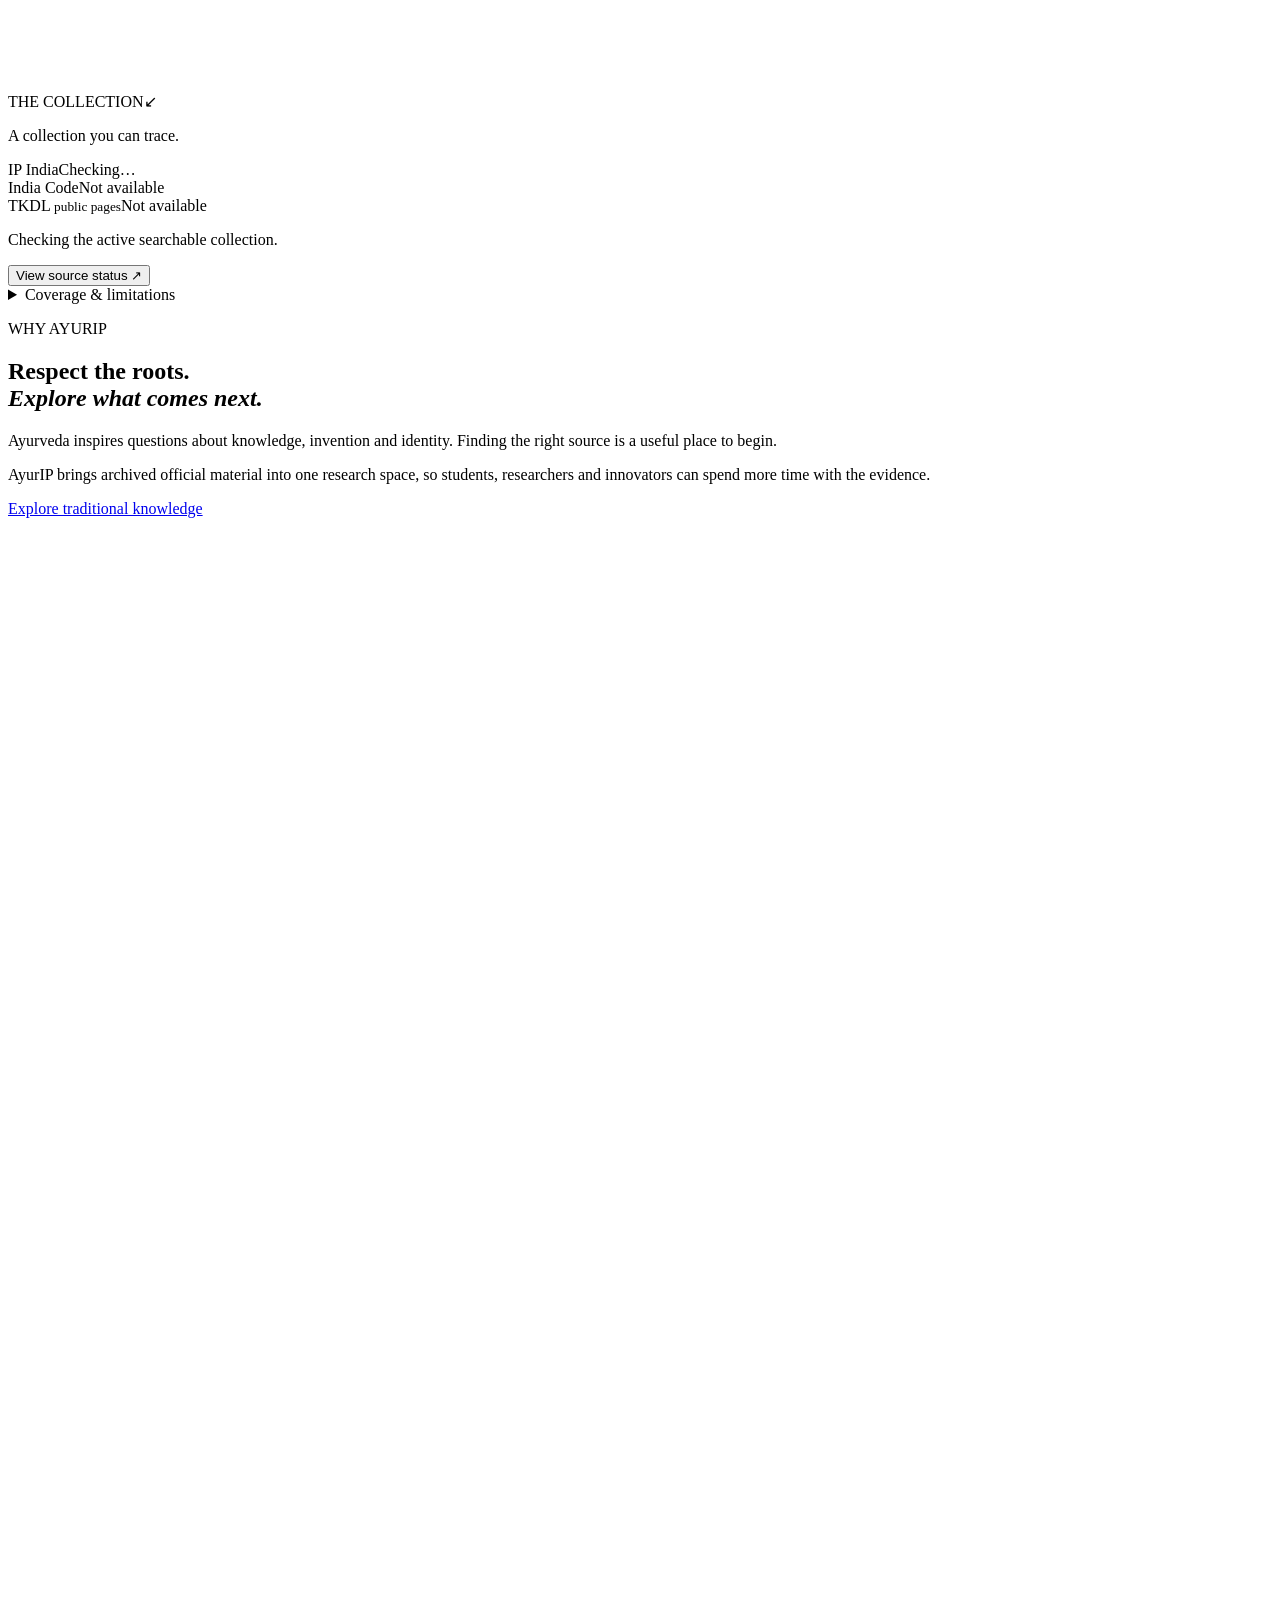
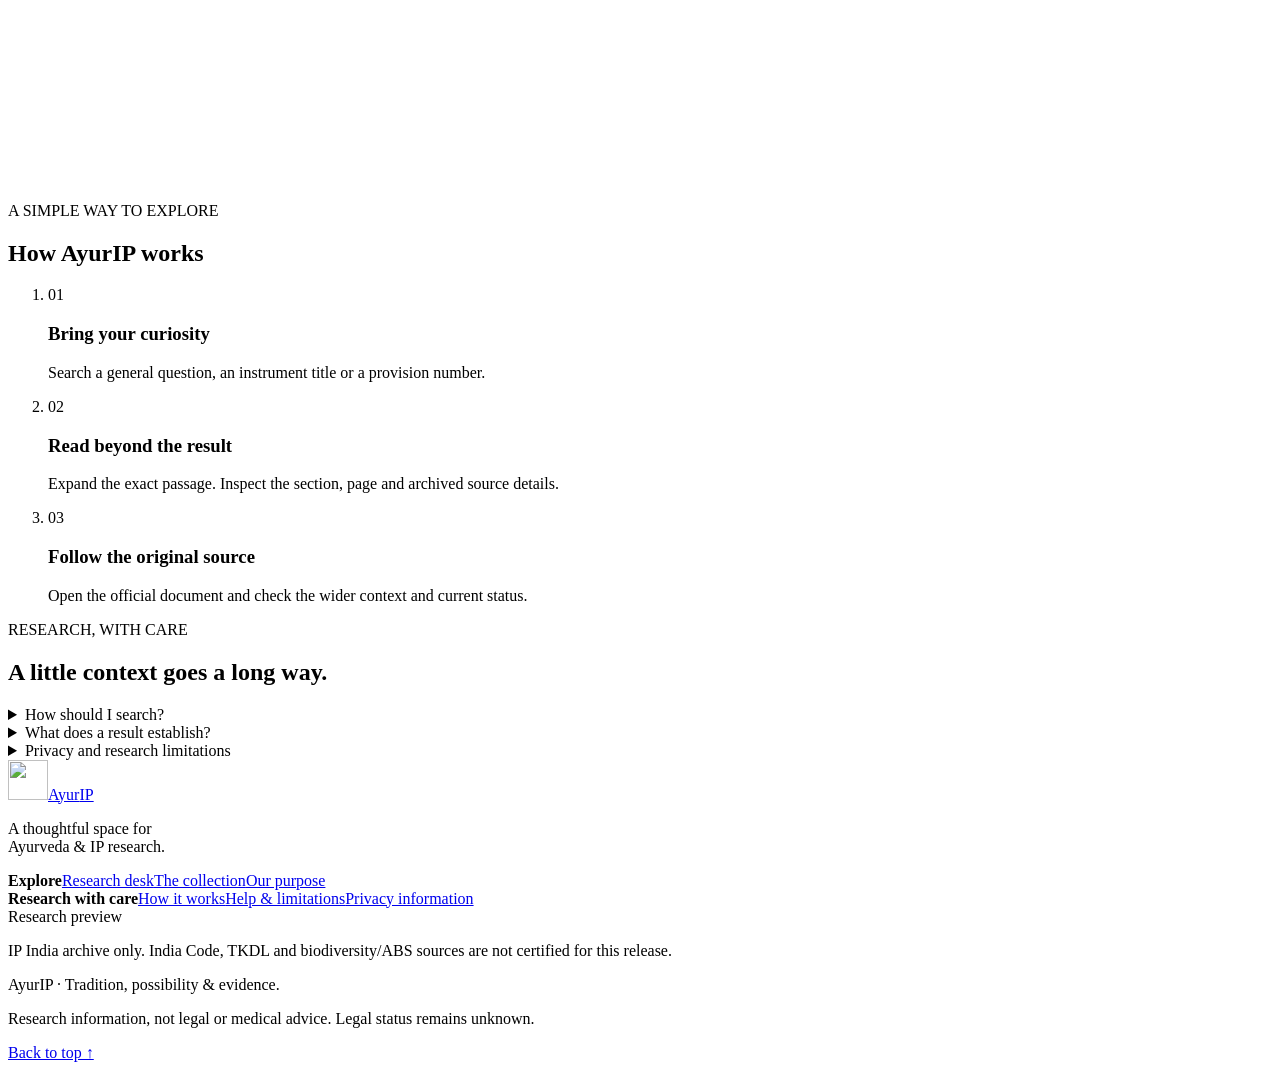
==== commit 28b21153: "Refine botanical research experience with search-first layout" ====
--- a/web/index.html
+++ b/web/index.html
@@ -4,70 +4,66 @@
   <meta charset="utf-8">
   <meta name="viewport" content="width=device-width, initial-scale=1">
   <meta name="color-scheme" content="light">
-  <meta name="theme-color" content="#254a35">
-  <meta name="description" content="AyurIP connects Ayurveda and intellectual-property research with archived official IP India sources, exact passages and traceable citations.">
-  <title>AyurIP — Rooted in Ayurveda. Grounded in evidence.</title>
-  <link rel="icon" type="image/svg+xml" href="/assets/favicon.svg">
-  <link rel="stylesheet" href="/assets/styles.css">
-  <link rel="stylesheet" href="/assets/polish.css">
+  <meta name="theme-color" content="#f6f7f0">
+  <meta name="description" content="Explore archived IP India sources for Ayurveda and intellectual-property research. Find exact passages, inspect citations and follow the official source.">
+  <title>AyurIP — Where Ayurveda meets evidence</title>
+  <link rel="icon" type="image/svg+xml" href="/assets/brand-mark.svg">
+  <link rel="preload" href="/assets/fonts/dm-sans-variable.ttf" as="font" type="font/ttf" crossorigin>
   <link rel="stylesheet" href="/assets/ayurveda.css">
   <script src="/assets/app.js" defer></script>
 </head>
 <body class="research-app ayurveda-site">
-<a class="skip-link" href="#research">Skip to research</a>
+<a class="skip-link" href="#question">Skip to research</a>
+<div class="announcement-strip"><span class="tiny-leaf" aria-hidden="true">✦</span> A thoughtful beginning for Ayurveda &amp; intellectual-property research <a href="#about">Meet AyurIP <span aria-hidden="true">↗</span></a></div>
 <header class="site-header">
-  <a class="brand" href="/" aria-label="AyurIP home"><span class="brand-symbol" aria-hidden="true">A<span>i</span></span><span class="brand-copy"><span>Ayur<i>IP</i></span><small>AYURVEDA &amp; INTELLECTUAL PROPERTY</small></span></a>
-  <button class="nav-toggle" id="nav-toggle" type="button" aria-expanded="false" aria-controls="site-nav">Menu <span id="nav-sign" aria-hidden="true">＋</span></button>
-  <nav class="header-nav" id="site-nav" aria-label="Primary navigation"><a href="#about">About AyurIP</a><a href="#research">Research desk</a><a href="#how-it-works">How it works</a></nav>
-  <button class="header-status" id="status-toggle" type="button" aria-expanded="false" aria-controls="source-panel"><span class="status-dot" id="health-dot" aria-hidden="true"></span><span id="health-label">Checking service</span><span aria-hidden="true">↗</span></button>
+  <div class="header-inner">
+    <a class="brand" href="/" aria-label="AyurIP home"><img src="/assets/brand-mark.svg" width="42" height="42" alt=""><span>Ayur<span class="brand-ip">IP</span><small>TRADITION. POSSIBILITY. EVIDENCE.</small></span></a>
+    <button class="nav-toggle" id="nav-toggle" type="button" aria-expanded="false" aria-controls="site-nav">Menu <span id="nav-sign" aria-hidden="true">＋</span></button>
+    <nav class="header-nav" id="site-nav" aria-label="Primary navigation"><a href="#research" aria-current="location">Explore</a><a href="#collection">The collection</a><a href="#about">About AyurIP</a></nav>
+    <div class="header-actions"><button class="header-status" id="status-toggle" type="button" aria-expanded="false" aria-controls="source-panel"><span class="status-dot" id="health-dot" aria-hidden="true"></span><span id="health-label">Checking service</span></button><a class="nav-action" href="#question">Start researching <svg viewBox="0 0 24 24" fill="none" aria-hidden="true"><path d="M4 12h15m-6-6 6 6-6 6"/></svg></a></div>
+  </div>
 </header>
 <main>
-  <section class="ayurveda-hero" aria-labelledby="page-title">
-    <div class="hero-art" aria-hidden="true"><img src="/assets/images/ayurveda-botanical-hero.png" alt="" width="1536" height="1024" fetchpriority="high" decoding="async"></div>
+  <section class="discovery-hero" id="research" aria-labelledby="page-title">
     <div class="hero-content">
-      <p class="hero-kicker"><span aria-hidden="true"></span>TRADITION. KNOWLEDGE. POSSIBILITY.</p>
-      <h1 id="page-title">Rooted in Ayurveda.<br><em>Grounded in evidence.</em></h1>
-      <p class="hero-description">A thoughtful starting point for Ayurveda and intellectual-property research. Find official archived passages, explore the context and follow every source.</p>
-      <div class="hero-actions"><a class="primary-link" href="#research">Start your research <span aria-hidden="true">↗</span></a><a class="quiet-link" href="#how-it-works">Discover how it works <span aria-hidden="true">↓</span></a></div>
-      <p class="hero-scope">Archived IP India evidence <span aria-hidden="true">·</span> Research information only</p>
+      <p class="hero-kicker"><span aria-hidden="true"></span>Traditional roots. Informed possibilities.</p>
+      <h1 id="page-title">Where Ayurveda<br>meets <em>evidence.</em></h1>
+      <p class="hero-description">For the ideas worth exploring. Find archived official sources on traditional knowledge, patents and trade marks — and see where the evidence leads.</p>
+      <div class="hero-search"><form class="search-form" id="search-form"><label for="question" id="question-label">What would you like to explore?</label><div class="query-row"><textarea aria-describedby="query-hint privacy-hint service-notice" autocomplete="off" id="question" maxlength="500" minlength="2" name="q" placeholder="Ask about traditional knowledge, patents or a provision…" required="" rows="2" spellcheck="false"></textarea><button class="submit-button" disabled="" id="submit-button" type="submit"><span id="submit-label">Find evidence</span><svg aria-hidden="true" fill="none" viewbox="0 0 24 24"><path d="M4 12h15m-6-6 6 6-6 6"></path></svg></button></div><div class="search-options"><p class="privacy-hint" id="privacy-hint">Use general questions. Keep personal information and unpublished ideas private.</p><button aria-controls="filters" aria-expanded="false" class="filter-toggle" id="filter-toggle" type="button">Filters <span id="filter-count"></span><span aria-hidden="true">＋</span></button></div><div class="filters" hidden="" id="filters"><div class="field"><label for="source-filter">Official source</label><select id="source-filter" name="source"><option value="">Accepted collection</option><option value="ipindia">IP India</option></select></div><div class="field"><label for="domain-filter">Research area</label><select id="domain-filter" name="domain"><option value="">All indexed areas</option><option>Patent</option><option>Trademark</option><option>Design</option><option>GI</option><option>General IP</option></select></div><div class="field"><label for="top-k">Results</label><select id="top-k" name="top_k"><option value="5">5 passages</option><option value="10">10 passages</option><option value="20">20 passages</option></select></div><button class="text-button reset-filters" id="reset-filters" type="button">Reset filters</button></div><div class="query-footer"><span id="query-hint">Enter to search · Shift + Enter for a new line</span><span aria-live="off" id="character-count">0 / 500</span></div>
+<div aria-live="polite" class="service-notice" id="service-notice" role="status"><span id="service-message">Checking whether the verified archive is ready.</span><button class="text-button" hidden="" id="retry-service" type="button">Check again</button></div></form><div class="suggestions" id="suggestions"><span>Try exploring</span><button data-query="Patents Act section 3 traditional knowledge" type="button">Traditional knowledge</button><button data-query="Patents Act section 3 medicinal treatment" type="button">Patent exclusions</button><button data-query="Trade Marks Act registration" type="button">Trade marks</button></div></div>
+    </div>
+    <figure class="hero-art" aria-label="Decorative botanical artwork">
+      <div class="art-label"><span aria-hidden="true">✦</span> NATURE INSPIRES. KNOWLEDGE INFORMS.</div>
+      <img src="/assets/images/ayurveda-botanical-hero.png" alt="" width="1536" height="1024" fetchpriority="high" decoding="async">
+      <figcaption><span class="art-caption-label">A SPACE FOR CURIOUS MINDS</span><p>Rooted in tradition.<br>Open to <em>possibility.</em></p><a href="#about" aria-label="About AyurIP"><svg viewBox="0 0 24 24" fill="none" aria-hidden="true"><path d="M4 12h15m-6-6 6 6-6 6"/></svg></a></figcaption>
+    </figure>
+  </section>
+  <section class="collection-strip" id="collection" aria-label="The research collection">
+    <div class="collection-emblem"><svg viewBox="0 0 24 24" fill="none" aria-hidden="true"><path d="M12 5v15M12 5C8 2 3 3 2 4v14c4-1 7 0 10 2 3-2 6-3 10-2V4c-3-2-7-2-10 1Z"/></svg></div>
+    <div class="collection-description"><strong>Official sources. A clearer trail.</strong><span>Archived IP India material, with traceable passages.</span></div>
+    <div class="collection-stat"><strong id="archive-total" aria-live="polite">—</strong><span>documents<br>in the archive</span></div>
+    <button class="strip-source-link" type="button" data-open-sources aria-expanded="false" aria-controls="source-panel">Inside the collection <svg viewBox="0 0 24 24" fill="none" aria-hidden="true"><path d="M4 12h15m-6-6 6 6-6 6"/></svg></button>
+  </section>
+  <section aria-labelledby="source-panel-title" class="source-panel" hidden="" id="source-panel"><div class="source-panel-heading"><div><span class="eyebrow">COLLECTION TRANSPARENCY</span><h2 id="source-panel-title" tabindex="-1">Source status</h2></div><button class="text-button" id="close-sources" type="button">Close <span aria-hidden="true">×</span></button></div><p id="source-summary">Source information is loading.</p><div id="source-details"></div><p class="generation-line" id="generation-line"></p></section>
+  <section class="research-workspace" id="research-results" aria-labelledby="results-title">
+    <div class="research-layout">
+      <div class="research-main">
+        <div class="results-heading"><div><p class="section-kicker">YOUR RESEARCH WORKSPACE</p><h2 id="results-title" tabindex="-1">A question is a good beginning.</h2></div><div class="results-actions"><span id="results-meta">Exact passages. Official citations.</span><button id="edit-search" class="text-button" type="button" hidden>Edit search ↑</button></div></div>
+        <div id="announcement" class="sr-only" role="status" aria-live="polite" aria-atomic="true"></div>
+        <section id="results" aria-labelledby="results-title" aria-busy="false"><div class="welcome-state"><div class="welcome-emblem"><svg viewBox="0 0 24 24" fill="none" aria-hidden="true"><circle cx="10.5" cy="10.5" r="6.5"/><path d="m16 16 5 5"/></svg></div><h3>Let's find your starting point.</h3><p>Ask a general research question above, or begin with an instrument and a section. Your evidence will appear here, ready to read and inspect.</p><div class="welcome-notes"><span><svg viewBox="0 0 24 24" fill="none" aria-hidden="true"><path d="M12 5v15M12 5C8 2 3 3 2 4v14c4-1 7 0 10 2 3-2 6-3 10-2V4c-3-2-7-2-10 1Z"/></svg> Exact archived passages</span><span>§ Section &amp; page references</span></div><a href="#question" class="text-link">Explore the archive <svg viewBox="0 0 24 24" fill="none" aria-hidden="true"><path d="M4 12h15m-6-6 6 6-6 6"/></svg></a></div></section>
+      </div>
+      <aside aria-label="Collection information" class="research-sidebar"><div class="sidebar-heading"><span class="eyebrow">THE COLLECTION</span><span aria-hidden="true">↙</span></div><p class="collection-intro">A collection you can trace.</p><div class="source-list" id="source-list"><div class="source-row"><span>IP India</span><span class="source-count">Checking…</span></div><div class="source-row"><span>India Code</span><span class="source-count">Not available</span></div><div class="source-row"><span>TKDL <small>public pages</small></span><span class="source-count">Not available</span></div></div><p class="coverage-note" id="coverage-note">Checking the active searchable collection.</p><button aria-controls="source-panel" aria-expanded="false" class="text-button source-detail-button" id="source-detail-button" type="button">View source status <span aria-hidden="true">↗</span></button><div class="reading-note"><details class="coverage-details"><summary>Coverage &amp; limitations</summary><p>Archived IP India research is available. India Code, public TKDL and biodiversity/ABS evidence are not certified for this collection.</p><p>Legal status remains <strong>unknown</strong>. Check the source, amendments and current applicability independently. Generated legal answers are not available here.</p></details></div></aside>
     </div>
   </section>
-  <div class="collection-strip" aria-label="Research collection">
-    <p><strong>Traditional knowledge invites careful questions.</strong><span>Begin with sources you can trace.</span></p>
-    <div class="collection-stat"><strong id="archive-total" aria-live="polite">—</strong><span>IP India documents<br>in the current archive</span></div>
-    <button class="strip-source-link" type="button" data-open-sources aria-expanded="false" aria-controls="source-panel">Explore source coverage <span aria-hidden="true">↗</span></button>
-  </div>
-  <section id="source-panel" class="source-panel" hidden aria-labelledby="source-panel-title"><div class="source-panel-heading"><div><span class="eyebrow">COLLECTION TRANSPARENCY</span><h2 id="source-panel-title" tabindex="-1">Source status</h2></div><button type="button" class="text-button" id="close-sources">Close <span aria-hidden="true">×</span></button></div><p id="source-summary">Source information is loading.</p><div id="source-details"></div><p class="generation-line" id="generation-line"></p></section>
   <section class="about-ayurip" id="about" aria-labelledby="about-title">
-    <div class="about-copy"><p class="section-kicker">A BRIDGE BETWEEN KNOWLEDGE &amp; RESEARCH</p><h2 id="about-title">For ideas inspired by Ayurveda.</h2><p>Traditional knowledge, new inventions and distinctive names can raise important intellectual-property questions. AyurIP helps researchers, students and innovators find a clearer starting point in archived official material.</p><p class="about-footnote">Explore the evidence. Keep its context. Verify what applies.</p></div>
-    <div class="topic-list" aria-label="Explore research topics">
-      <a class="topic-link" href="#research" data-research-query="Patents Act section 3 traditional knowledge"><span class="topic-number">01</span><span><strong>Traditional knowledge</strong><small>Explore archived patent provisions and exclusions.</small></span><span aria-hidden="true">↗</span></a>
-      <a class="topic-link" href="#research" data-research-query="Patents Act section 3 medicinal treatment"><span class="topic-number">02</span><span><strong>Patent research</strong><small>Locate relevant passages and read the qualifications.</small></span><span aria-hidden="true">↗</span></a>
-      <a class="topic-link" href="#research" data-research-query="Trade Marks Act registration"><span class="topic-number">03</span><span><strong>Names &amp; identity</strong><small>Start researching trade marks and registration.</small></span><span aria-hidden="true">↗</span></a>
-    </div>
+    <div class="about-copy"><p class="section-kicker">WHY AYURIP</p><h2 id="about-title">Respect the roots.<br><em>Explore what comes next.</em></h2><p>Ayurveda inspires questions about knowledge, invention and identity. Finding the right source is a useful place to begin.</p><p>AyurIP brings archived official material into one research space, so students, researchers and innovators can spend more time with the evidence.</p><a href="#question" class="text-link" data-research-query="Patents Act section 3 traditional knowledge">Explore traditional knowledge <svg viewBox="0 0 24 24" fill="none" aria-hidden="true"><path d="M4 12h15m-6-6 6 6-6 6"/></svg></a></div>
+    <div class="how-it-works" id="how-it-works" aria-labelledby="how-title"><p class="section-kicker">A SIMPLE WAY TO EXPLORE</p><h2 id="how-title" class="sr-only">How AyurIP works</h2><ol class="research-steps"><li><span class="step-number">01</span><div><h3>Bring your curiosity</h3><p>Search a general question, an instrument title or a provision number.</p></div></li><li><span class="step-number">02</span><div><h3>Read beyond the result</h3><p>Expand the exact passage. Inspect the section, page and archived source details.</p></div></li><li><span class="step-number">03</span><div><h3>Follow the original source</h3><p>Open the official document and check the wider context and current status.</p></div></li></ol></div>
   </section>
-  <section class="research-desk" id="research" aria-labelledby="desk-title">
-    <div class="desk-heading"><div><p class="section-kicker">THE RESEARCH DESK</p><h2 id="desk-title">Follow your question to its source.</h2></div><p>Search the archive, read the exact passage and inspect its citation. Please use non-confidential research questions.</p></div>
-    <section class="research-layout" aria-label="Evidence research">
-<div class="research-main">
-<div class="research-toolbar"><div class="research-mode">Search official evidence</div><button class="filter-toggle" id="filter-toggle" type="button" aria-expanded="false" aria-controls="filters">Filters <span id="filter-count"></span><span aria-hidden="true">＋</span></button></div>
-<form id="search-form" class="search-form"><label for="question" id="question-label">What are you researching?</label><div class="query-row"><textarea id="question" name="q" rows="2" minlength="2" maxlength="500" required placeholder="e.g. Patents Act section 3 traditional knowledge" aria-describedby="query-hint privacy-hint service-notice" autocomplete="off" spellcheck="false"></textarea><button class="submit-button" id="submit-button" type="submit" disabled><span id="submit-label">Find evidence</span><span aria-hidden="true">↗</span></button></div><div class="query-footer"><span id="query-hint">Enter to search · Shift + Enter for a new line</span><span id="character-count" aria-live="off">0 / 500</span></div><p id="privacy-hint" class="privacy-hint">Use a general research question. Do not enter an unpublished invention, personal information or confidential business details.</p>
-<div id="filters" class="filters" hidden><div class="field"><label for="source-filter">Official source</label><select id="source-filter" name="source"><option value="">Accepted collection</option><option value="ipindia">IP India</option></select></div><div class="field"><label for="domain-filter">Research area</label><select id="domain-filter" name="domain"><option value="">All indexed areas</option><option>Patent</option><option>Trademark</option><option>Design</option><option>GI</option><option>General IP</option></select></div><div class="field"><label for="top-k">Results</label><select id="top-k" name="top_k"><option value="5">5 passages</option><option value="10">10 passages</option><option value="20">20 passages</option></select></div><button class="text-button reset-filters" id="reset-filters" type="button">Reset filters</button></div><div id="service-notice" class="service-notice" role="status" aria-live="polite"><span id="service-message">Checking whether the verified archive is ready.</span><button id="retry-service" class="text-button" type="button" hidden>Check again</button></div></form>
-<div class="suggestions" id="suggestions"><span>START WITH</span><button type="button" data-query="Patents Act section 3 traditional knowledge">Traditional knowledge <span aria-hidden="true">↗</span></button><button type="button" data-query="Patents Act section 3 medicinal treatment">Medicinal treatment <span aria-hidden="true">↗</span></button><button type="button" data-query="Trade Marks Act registration">Trademark registration <span aria-hidden="true">↗</span></button></div>
-<div class="results-heading"><h2 id="results-title">Your research starts here</h2><span id="results-meta"></span></div><div id="announcement" class="sr-only" role="status" aria-live="polite" aria-atomic="true"></div><section id="results" aria-labelledby="results-title" aria-busy="false"><div class="welcome-state"><span class="folio-number" aria-hidden="true">01 /</span><div><h3>Read the evidence. Keep the context.</h3><p>Search for a legal instrument, a section, or a research question. Results include the archived passage, its official citation and source details.</p><div class="welcome-notes"><span><span aria-hidden="true">↗</span> Official source links</span><span><span aria-hidden="true">§</span> Section &amp; page references</span><span><span aria-hidden="true">◷</span> Archived evidence</span></div></div></div></section>
-</div>
-<aside class="research-sidebar" aria-label="Collection information"><div class="sidebar-heading"><span class="eyebrow">THE COLLECTION</span><span aria-hidden="true">↙</span></div><p class="collection-intro">Official sources.<br> Traceable evidence.</p><div class="source-list" id="source-list"><div class="source-row"><span>IP India</span><span class="source-count">Checking…</span></div><div class="source-row"><span>India Code</span><span class="source-count">Not available</span></div><div class="source-row"><span>TKDL <small>public pages</small></span><span class="source-count">Not available</span></div></div><p class="coverage-note" id="coverage-note">Checking the active searchable collection.</p><button class="text-button source-detail-button" id="source-detail-button" type="button" aria-expanded="false" aria-controls="source-panel">View source status <span aria-hidden="true">↗</span></button><div class="reading-note"><span class="eyebrow">KNOW THE BOUNDARY</span><p>Available: archived IP India research. India Code, TKDL and biodiversity/ABS evidence are not certified for this release.</p><p>Document legal status remains <strong>unknown</strong>. A live official link does not establish current law or applicability. Generated legal answers and the private AI Passport are not available on this public page.</p></div></aside>
-</section>
-  </section>
-  <section class="how-it-works" id="how-it-works" aria-labelledby="how-title">
-    <div class="how-heading"><p class="section-kicker">A LITTLE CURIOSITY. A CLEARER TRAIL.</p><h2 id="how-title">Thoughtful research,<br>one source at a time.</h2></div>
-    <ol class="research-steps"><li><span class="step-number">01</span><div><h3>Begin with your question</h3><p>Use a topic, an instrument title or a section number to explore the archive.</p></div></li><li><span class="step-number">02</span><div><h3>Read the evidence</h3><p>Expand the exact passage and inspect the document, provision, capture date and source hash.</p></div></li><li><span class="step-number">03</span><div><h3>Return to the source</h3><p>Follow the official link. Check the wider context, amendments and current status independently.</p></div></li></ol>
-  </section>
-  <section id="research-help" class="research-help" aria-labelledby="help-title"><div><span class="eyebrow">USE AYURIP WITH CARE</span><h2 id="help-title">A starting point for source research.</h2></div><details><summary>How should I search?</summary><p>Begin with an instrument and a topic, such as “Patents Act section 3 traditional knowledge”. Broaden the wording if no passage matches. Expand each passage, inspect its section/page reference and open the official document to read surrounding provisions.</p></details><details><summary>What does a result establish?</summary><p>A result identifies text in an archived official source. Search ranking does not determine whether a rule applies to your situation, is complete, or remains in force. Verify amendments, commencement and current status with authoritative records and an appropriately qualified adviser.</p></details><details><summary>Privacy and research limitations</summary><p>Search terms are sent to the service to retrieve passages. This public search does not invoke an answer model. Do not submit sensitive personal information, unpublished inventions or confidential material. Access may be limited to protect availability. AyurIP provides legal information for research, not legal or medical advice.</p></details></section>
+  <section aria-labelledby="help-title" class="research-help" id="research-help"><div><span class="eyebrow">RESEARCH, WITH CARE</span><h2 id="help-title">A little context goes a long way.</h2></div><details><summary>How should I search?</summary><p>Begin with an instrument and a topic, such as “Patents Act section 3 traditional knowledge”. Broaden the wording if no passage matches. Expand each passage, inspect its section/page reference and open the official document to read surrounding provisions.</p></details><details><summary>What does a result establish?</summary><p>A result identifies text in an archived official source. Search ranking does not determine whether a rule applies to your situation, is complete, or remains in force. Verify amendments, commencement and current status with authoritative records and an appropriately qualified adviser.</p></details><details><summary>Privacy and research limitations</summary><p>Search terms are sent to the service to retrieve passages. This public search does not invoke an answer model. Do not submit sensitive personal information, unpublished inventions or confidential material. Access may be limited to protect availability. AyurIP provides legal information for research, not legal or medical advice.</p></details></section>
 </main>
-<footer class="site-footer botanical-footer">
-  <div class="footer-inner"><div class="footer-about"><a class="footer-wordmark" href="/">Ayur<i>IP</i></a><p>Rooted in Ayurveda.<br>Made for careful, source-led research.</p></div><nav class="footer-links" aria-label="Footer navigation"><span>EXPLORE</span><a href="#about">About AyurIP</a><a href="#research">Research desk</a><a href="#how-it-works">How it works</a></nav><div class="footer-scope"><span>RESEARCH WITH CARE</span><p>This release searches archived IP India material. India Code, TKDL and biodiversity/ABS evidence are not certified for this collection.</p><a href="#research-help">Privacy &amp; research limitations ↗</a></div></div>
-  <div class="footer-bottom"><span>AyurIP · Ayurveda &amp; intellectual-property research</span><p>Legal status remains unknown. Research information only; not legal or medical advice.</p></div>
+<footer class="site-footer">
+  <div class="footer-inner"><div class="footer-about"><a class="brand footer-brand" href="/" aria-label="AyurIP home"><img src="/assets/brand-mark.svg" width="40" height="40" alt=""><span>Ayur<span class="brand-ip">IP</span></span></a><p>A thoughtful space for<br>Ayurveda &amp; IP research.</p></div><nav class="footer-links" aria-label="Explore AyurIP"><strong>Explore</strong><a href="#research">Research desk</a><a href="#collection">The collection</a><a href="#about">Our purpose</a></nav><nav class="footer-links" aria-label="Research guidance"><strong>Research with care</strong><a href="#how-it-works">How it works</a><a href="#research-help">Help &amp; limitations</a><a href="#research-help">Privacy information</a></nav><div class="footer-scope"><span class="scope-indicator"><span aria-hidden="true"></span>Research preview</span><p>IP India archive only. India Code, TKDL and biodiversity/ABS sources are not certified for this release.</p></div></div>
+  <div class="footer-bottom"><span>AyurIP · Tradition, possibility &amp; evidence.</span><p>Research information, not legal or medical advice. Legal status remains unknown.</p><a href="#research">Back to top ↑</a></div>
 </footer>
 <noscript><p class="noscript-notice">JavaScript is needed to search the archive. You can still read about AyurIP and its research limitations.</p></noscript>
 </body>
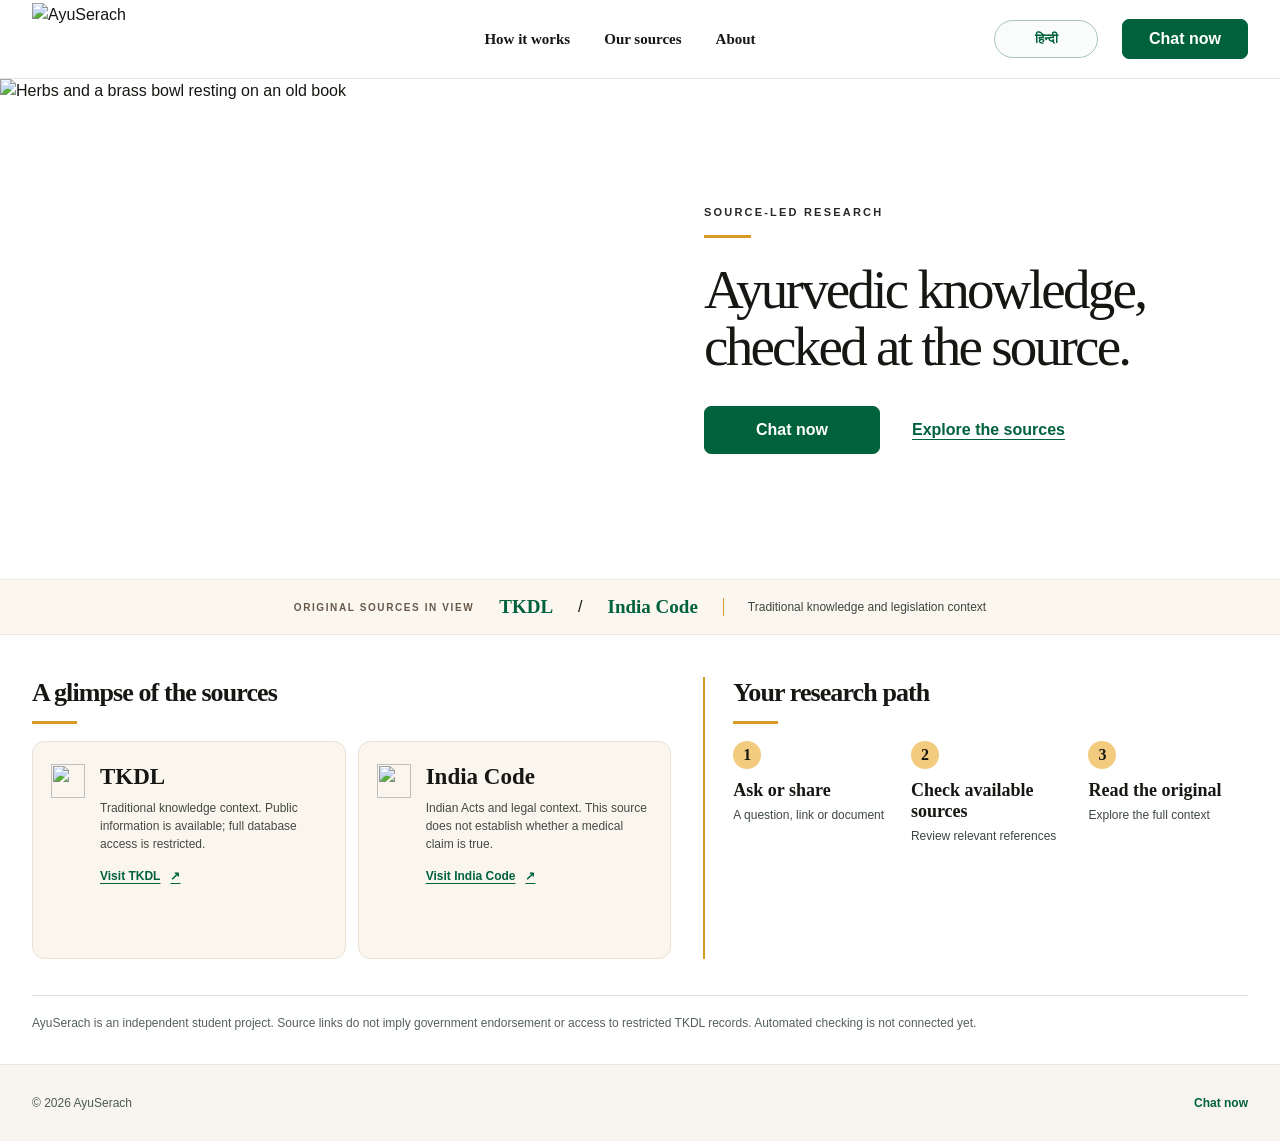
==== commit 80568cad: "Integrate AyuSerach frontend interface and add frontend integration test suite" ====
--- a/web/index.html
+++ b/web/index.html
@@ -3,68 +3,71 @@
 <head>
   <meta charset="utf-8">
   <meta name="viewport" content="width=device-width, initial-scale=1">
-  <meta name="color-scheme" content="light">
-  <meta name="theme-color" content="#f6f7f0">
-  <meta name="description" content="Explore archived IP India sources for Ayurveda and intellectual-property research. Find exact passages, inspect citations and follow the official source.">
-  <title>AyurIP — Where Ayurveda meets evidence</title>
-  <link rel="icon" type="image/svg+xml" href="/assets/brand-mark.svg">
-  <link rel="preload" href="/assets/fonts/dm-sans-variable.ttf" as="font" type="font/ttf" crossorigin>
-  <link rel="stylesheet" href="/assets/ayurveda.css">
-  <script src="/assets/app.js" defer></script>
+  <meta name="theme-color" content="#ffffff">
+  <meta name="description" content="Explore Ayurvedic information with its original public sources in view.">
+  <title>AyuSerach — Ayurvedic research with sources in view</title>
+  <link rel="stylesheet" href="styles.css">
+  <script src="app.js" defer></script>
 </head>
-<body class="research-app ayurveda-site">
-<a class="skip-link" href="#question">Skip to research</a>
-<div class="announcement-strip"><span class="tiny-leaf" aria-hidden="true">✦</span> A thoughtful beginning for Ayurveda &amp; intellectual-property research <a href="#about">Meet AyurIP <span aria-hidden="true">↗</span></a></div>
-<header class="site-header">
-  <div class="header-inner">
-    <a class="brand" href="/" aria-label="AyurIP home"><img src="/assets/brand-mark.svg" width="42" height="42" alt=""><span>Ayur<span class="brand-ip">IP</span><small>TRADITION. POSSIBILITY. EVIDENCE.</small></span></a>
-    <button class="nav-toggle" id="nav-toggle" type="button" aria-expanded="false" aria-controls="site-nav">Menu <span id="nav-sign" aria-hidden="true">＋</span></button>
-    <nav class="header-nav" id="site-nav" aria-label="Primary navigation"><a href="#research" aria-current="location">Explore</a><a href="#collection">The collection</a><a href="#about">About AyurIP</a></nav>
-    <div class="header-actions"><button class="header-status" id="status-toggle" type="button" aria-expanded="false" aria-controls="source-panel"><span class="status-dot" id="health-dot" aria-hidden="true"></span><span id="health-label">Checking service</span></button><a class="nav-action" href="#question">Start researching <svg viewBox="0 0 24 24" fill="none" aria-hidden="true"><path d="M4 12h15m-6-6 6 6-6 6"/></svg></a></div>
-  </div>
-</header>
-<main>
-  <section class="discovery-hero" id="research" aria-labelledby="page-title">
-    <div class="hero-content">
-      <p class="hero-kicker"><span aria-hidden="true"></span>Traditional roots. Informed possibilities.</p>
-      <h1 id="page-title">Where Ayurveda<br>meets <em>evidence.</em></h1>
-      <p class="hero-description">For the ideas worth exploring. Find archived official sources on traditional knowledge, patents and trade marks — and see where the evidence leads.</p>
-      <div class="hero-search"><form class="search-form" id="search-form"><label for="question" id="question-label">What would you like to explore?</label><div class="query-row"><textarea aria-describedby="query-hint privacy-hint service-notice" autocomplete="off" id="question" maxlength="500" minlength="2" name="q" placeholder="Ask about traditional knowledge, patents or a provision…" required="" rows="2" spellcheck="false"></textarea><button class="submit-button" disabled="" id="submit-button" type="submit"><span id="submit-label">Find evidence</span><svg aria-hidden="true" fill="none" viewbox="0 0 24 24"><path d="M4 12h15m-6-6 6 6-6 6"></path></svg></button></div><div class="search-options"><p class="privacy-hint" id="privacy-hint">Use general questions. Keep personal information and unpublished ideas private.</p><button aria-controls="filters" aria-expanded="false" class="filter-toggle" id="filter-toggle" type="button">Filters <span id="filter-count"></span><span aria-hidden="true">＋</span></button></div><div class="filters" hidden="" id="filters"><div class="field"><label for="source-filter">Official source</label><select id="source-filter" name="source"><option value="">Accepted collection</option><option value="ipindia">IP India</option></select></div><div class="field"><label for="domain-filter">Research area</label><select id="domain-filter" name="domain"><option value="">All indexed areas</option><option>Patent</option><option>Trademark</option><option>Design</option><option>GI</option><option>General IP</option></select></div><div class="field"><label for="top-k">Results</label><select id="top-k" name="top_k"><option value="5">5 passages</option><option value="10">10 passages</option><option value="20">20 passages</option></select></div><button class="text-button reset-filters" id="reset-filters" type="button">Reset filters</button></div><div class="query-footer"><span id="query-hint">Enter to search · Shift + Enter for a new line</span><span aria-live="off" id="character-count">0 / 500</span></div>
-<div aria-live="polite" class="service-notice" id="service-notice" role="status"><span id="service-message">Checking whether the verified archive is ready.</span><button class="text-button" hidden="" id="retry-service" type="button">Check again</button></div></form><div class="suggestions" id="suggestions"><span>Try exploring</span><button data-query="Patents Act section 3 traditional knowledge" type="button">Traditional knowledge</button><button data-query="Patents Act section 3 medicinal treatment" type="button">Patent exclusions</button><button data-query="Trade Marks Act registration" type="button">Trade marks</button></div></div>
+<body data-page="home">
+  <a class="skip-link" href="#main" data-en="Skip to content" data-hi="मुख्य सामग्री पर जाएँ">Skip to content</a>
+  <header class="site-header">
+    <div class="container nav-inner">
+      <a class="brand" href="index.html" aria-label="AyuSerach home" data-aria-en="AyuSerach home" data-aria-hi="AyuSerach मुख्य पृष्ठ"><img class="brand-logo" src="Images/ayuserach-logo.png" width="2172" height="724" alt="AyuSerach"></a>
+      <nav class="desktop-nav" aria-label="Main navigation" data-aria-en="Main navigation" data-aria-hi="मुख्य नेविगेशन">
+        <a href="#how-it-works" data-en="How it works" data-hi="यह कैसे काम करता है">How it works</a>
+        <a href="#sources" data-en="Our sources" data-hi="हमारे स्रोत">Our sources</a>
+        <a href="#about" data-en="About" data-hi="परिचय">About</a>
+      </nav>
+      <div class="nav-actions">
+        <button class="language-button" type="button" aria-label="Switch language to Hindi"><span class="language-label">हिन्दी</span></button>
+        <a class="button button-small nav-cta" href="research.html"><span data-en="Chat now" data-hi="अभी चैट करें">Chat now</span></a>
+      </div>
     </div>
-    <figure class="hero-art" aria-label="Decorative botanical artwork">
-      <div class="art-label"><span aria-hidden="true">✦</span> NATURE INSPIRES. KNOWLEDGE INFORMS.</div>
-      <img src="/assets/images/ayurveda-botanical-hero.png" alt="" width="1536" height="1024" fetchpriority="high" decoding="async">
-      <figcaption><span class="art-caption-label">A SPACE FOR CURIOUS MINDS</span><p>Rooted in tradition.<br>Open to <em>possibility.</em></p><a href="#about" aria-label="About AyurIP"><svg viewBox="0 0 24 24" fill="none" aria-hidden="true"><path d="M4 12h15m-6-6 6 6-6 6"/></svg></a></figcaption>
-    </figure>
-  </section>
-  <section class="collection-strip" id="collection" aria-label="The research collection">
-    <div class="collection-emblem"><svg viewBox="0 0 24 24" fill="none" aria-hidden="true"><path d="M12 5v15M12 5C8 2 3 3 2 4v14c4-1 7 0 10 2 3-2 6-3 10-2V4c-3-2-7-2-10 1Z"/></svg></div>
-    <div class="collection-description"><strong>Official sources. A clearer trail.</strong><span>Archived IP India material, with traceable passages.</span></div>
-    <div class="collection-stat"><strong id="archive-total" aria-live="polite">—</strong><span>documents<br>in the archive</span></div>
-    <button class="strip-source-link" type="button" data-open-sources aria-expanded="false" aria-controls="source-panel">Inside the collection <svg viewBox="0 0 24 24" fill="none" aria-hidden="true"><path d="M4 12h15m-6-6 6 6-6 6"/></svg></button>
-  </section>
-  <section aria-labelledby="source-panel-title" class="source-panel" hidden="" id="source-panel"><div class="source-panel-heading"><div><span class="eyebrow">COLLECTION TRANSPARENCY</span><h2 id="source-panel-title" tabindex="-1">Source status</h2></div><button class="text-button" id="close-sources" type="button">Close <span aria-hidden="true">×</span></button></div><p id="source-summary">Source information is loading.</p><div id="source-details"></div><p class="generation-line" id="generation-line"></p></section>
-  <section class="research-workspace" id="research-results" aria-labelledby="results-title">
-    <div class="research-layout">
-      <div class="research-main">
-        <div class="results-heading"><div><p class="section-kicker">YOUR RESEARCH WORKSPACE</p><h2 id="results-title" tabindex="-1">A question is a good beginning.</h2></div><div class="results-actions"><span id="results-meta">Exact passages. Official citations.</span><button id="edit-search" class="text-button" type="button" hidden>Edit search ↑</button></div></div>
-        <div id="announcement" class="sr-only" role="status" aria-live="polite" aria-atomic="true"></div>
-        <section id="results" aria-labelledby="results-title" aria-busy="false"><div class="welcome-state"><div class="welcome-emblem"><svg viewBox="0 0 24 24" fill="none" aria-hidden="true"><circle cx="10.5" cy="10.5" r="6.5"/><path d="m16 16 5 5"/></svg></div><h3>Let's find your starting point.</h3><p>Ask a general research question above, or begin with an instrument and a section. Your evidence will appear here, ready to read and inspect.</p><div class="welcome-notes"><span><svg viewBox="0 0 24 24" fill="none" aria-hidden="true"><path d="M12 5v15M12 5C8 2 3 3 2 4v14c4-1 7 0 10 2 3-2 6-3 10-2V4c-3-2-7-2-10 1Z"/></svg> Exact archived passages</span><span>§ Section &amp; page references</span></div><a href="#question" class="text-link">Explore the archive <svg viewBox="0 0 24 24" fill="none" aria-hidden="true"><path d="M4 12h15m-6-6 6 6-6 6"/></svg></a></div></section>
+  </header>
+
+  <main id="main">
+    <section class="hero" aria-labelledby="hero-title">
+      <div class="hero-media"><img src="Images/WhatsApp%20Image%202026-11-17%20at%2010.19.58.jpeg" width="1536" height="1024" alt="Herbs and a brass bowl resting on an old book" data-alt-en="Herbs and a brass bowl resting on an old book" data-alt-hi="पुरानी पुस्तक पर रखी जड़ी-बूटियाँ और पीतल का कटोरा" fetchpriority="high"></div>
+      <div class="hero-copy">
+        <div class="eyebrow" data-en="SOURCE-LED RESEARCH" data-hi="स्रोत-आधारित शोध">SOURCE-LED RESEARCH</div>
+        <h1 id="hero-title" data-en="Ayurvedic knowledge, <em>checked at the source.</em>" data-hi="आयुर्वेदिक जानकारी, <em>स्रोत से जाँचें।</em>">Ayurvedic knowledge, <em>checked at the source.</em></h1>
+        <div class="hero-actions">
+          <a class="button" href="research.html"><span data-en="Chat now" data-hi="अभी चैट करें">Chat now</span></a>
+          <a class="text-link" href="#sources"><span data-en="Explore the sources" data-hi="स्रोत देखें">Explore the sources</span></a>
+        </div>
       </div>
-      <aside aria-label="Collection information" class="research-sidebar"><div class="sidebar-heading"><span class="eyebrow">THE COLLECTION</span><span aria-hidden="true">↙</span></div><p class="collection-intro">A collection you can trace.</p><div class="source-list" id="source-list"><div class="source-row"><span>IP India</span><span class="source-count">Checking…</span></div><div class="source-row"><span>India Code</span><span class="source-count">Not available</span></div><div class="source-row"><span>TKDL <small>public pages</small></span><span class="source-count">Not available</span></div></div><p class="coverage-note" id="coverage-note">Checking the active searchable collection.</p><button aria-controls="source-panel" aria-expanded="false" class="text-button source-detail-button" id="source-detail-button" type="button">View source status <span aria-hidden="true">↗</span></button><div class="reading-note"><details class="coverage-details"><summary>Coverage &amp; limitations</summary><p>Archived IP India research is available. India Code, public TKDL and biodiversity/ABS evidence are not certified for this collection.</p><p>Legal status remains <strong>unknown</strong>. Check the source, amendments and current applicability independently. Generated legal answers are not available here.</p></details></div></aside>
+    </section>
+
+    <div class="source-ribbon"><div class="container ribbon-inner"><span class="ribbon-label" data-en="ORIGINAL SOURCES IN VIEW" data-hi="मूल स्रोत सामने रखें">ORIGINAL SOURCES IN VIEW</span><a href="#sources">TKDL</a><span aria-hidden="true">/</span><a href="#sources">India Code</a><span class="ribbon-context" data-en="Traditional knowledge and legislation context" data-hi="पारंपरिक ज्ञान और विधायी संदर्भ">Traditional knowledge and legislation context</span></div></div>
+
+    <div class="container evidence-grid">
+      <section class="evidence-panel" id="sources" aria-labelledby="sources-title">
+        <h2 id="sources-title" data-en="A glimpse of the sources" data-hi="स्रोतों की एक झलक">A glimpse of the sources</h2>
+        <div class="source-cards">
+          <article class="source-card">
+            <img src="Images/book-open-gold.svg" alt="" width="34" height="34">
+            <div><h3>TKDL</h3><p data-en="Traditional knowledge context. Public information is available; full database access is restricted." data-hi="पारंपरिक ज्ञान का संदर्भ। सार्वजनिक जानकारी उपलब्ध है; पूर्ण डेटाबेस की पहुँच सीमित है।">Traditional knowledge context. Public information is available; full database access is restricted.</p><a href="https://tkdl.res.in/tkdl/langdefault/common/Home.asp?GL=Eng" target="_blank" rel="noopener noreferrer"><span data-en="Visit TKDL" data-hi="TKDL देखें">Visit TKDL</span><span aria-hidden="true">↗</span></a></div>
+          </article>
+          <article class="source-card">
+            <img src="Images/square-3-stack-gold.svg" alt="" width="34" height="34">
+            <div><h3>India Code</h3><p data-en="Indian Acts and legal context. This source does not establish whether a medical claim is true." data-hi="भारतीय अधिनियम और कानूनी संदर्भ। यह स्रोत किसी चिकित्सीय दावे की सत्यता सिद्ध नहीं करता।">Indian Acts and legal context. This source does not establish whether a medical claim is true.</p><a href="https://www.indiacode.nic.in/indiacode/home.jsp" target="_blank" rel="noopener noreferrer"><span data-en="Visit India Code" data-hi="India Code देखें">Visit India Code</span><span aria-hidden="true">↗</span></a></div>
+          </article>
+        </div>
+      </section>
+
+      <section class="path-panel" id="how-it-works" aria-labelledby="path-title">
+        <h2 id="path-title" data-en="Your research path" data-hi="आपका शोध मार्ग">Your research path</h2>
+        <ol class="path-steps">
+          <li><span class="path-number">1</span><h3 data-en="Ask or share" data-hi="पूछें या साझा करें">Ask or share</h3><p data-en="A question, link or document" data-hi="प्रश्न, लिंक या दस्तावेज़">A question, link or document</p></li>
+          <li><span class="path-number">2</span><h3 data-en="Check available sources" data-hi="उपलब्ध स्रोत देखें">Check available sources</h3><p data-en="Review relevant references" data-hi="संबंधित संदर्भ पढ़ें">Review relevant references</p></li>
+          <li><span class="path-number">3</span><h3 data-en="Read the original" data-hi="मूल स्रोत पढ़ें">Read the original</h3><p data-en="Explore the full context" data-hi="पूरा संदर्भ समझें">Explore the full context</p></li>
+        </ol>
+      </section>
+      <p class="source-disclaimer" id="about" data-en="AyuSerach is an independent student project. Source links do not imply government endorsement or access to restricted TKDL records. Automated checking is not connected yet." data-hi="AyuSerach एक स्वतंत्र विद्यार्थी परियोजना है। स्रोत लिंक सरकारी समर्थन या TKDL के सीमित रिकॉर्ड तक पहुँच का दावा नहीं करते। स्वचालित जाँच अभी जुड़ी नहीं है।">AyuSerach is an independent student project. Source links do not imply government endorsement or access to restricted TKDL records. Automated checking is not connected yet.</p>
     </div>
-  </section>
-  <section class="about-ayurip" id="about" aria-labelledby="about-title">
-    <div class="about-copy"><p class="section-kicker">WHY AYURIP</p><h2 id="about-title">Respect the roots.<br><em>Explore what comes next.</em></h2><p>Ayurveda inspires questions about knowledge, invention and identity. Finding the right source is a useful place to begin.</p><p>AyurIP brings archived official material into one research space, so students, researchers and innovators can spend more time with the evidence.</p><a href="#question" class="text-link" data-research-query="Patents Act section 3 traditional knowledge">Explore traditional knowledge <svg viewBox="0 0 24 24" fill="none" aria-hidden="true"><path d="M4 12h15m-6-6 6 6-6 6"/></svg></a></div>
-    <div class="how-it-works" id="how-it-works" aria-labelledby="how-title"><p class="section-kicker">A SIMPLE WAY TO EXPLORE</p><h2 id="how-title" class="sr-only">How AyurIP works</h2><ol class="research-steps"><li><span class="step-number">01</span><div><h3>Bring your curiosity</h3><p>Search a general question, an instrument title or a provision number.</p></div></li><li><span class="step-number">02</span><div><h3>Read beyond the result</h3><p>Expand the exact passage. Inspect the section, page and archived source details.</p></div></li><li><span class="step-number">03</span><div><h3>Follow the original source</h3><p>Open the official document and check the wider context and current status.</p></div></li></ol></div>
-  </section>
-  <section aria-labelledby="help-title" class="research-help" id="research-help"><div><span class="eyebrow">RESEARCH, WITH CARE</span><h2 id="help-title">A little context goes a long way.</h2></div><details><summary>How should I search?</summary><p>Begin with an instrument and a topic, such as “Patents Act section 3 traditional knowledge”. Broaden the wording if no passage matches. Expand each passage, inspect its section/page reference and open the official document to read surrounding provisions.</p></details><details><summary>What does a result establish?</summary><p>A result identifies text in an archived official source. Search ranking does not determine whether a rule applies to your situation, is complete, or remains in force. Verify amendments, commencement and current status with authoritative records and an appropriately qualified adviser.</p></details><details><summary>Privacy and research limitations</summary><p>Search terms are sent to the service to retrieve passages. This public search does not invoke an answer model. Do not submit sensitive personal information, unpublished inventions or confidential material. Access may be limited to protect availability. AyurIP provides legal information for research, not legal or medical advice.</p></details></section>
-</main>
-<footer class="site-footer">
-  <div class="footer-inner"><div class="footer-about"><a class="brand footer-brand" href="/" aria-label="AyurIP home"><img src="/assets/brand-mark.svg" width="40" height="40" alt=""><span>Ayur<span class="brand-ip">IP</span></span></a><p>A thoughtful space for<br>Ayurveda &amp; IP research.</p></div><nav class="footer-links" aria-label="Explore AyurIP"><strong>Explore</strong><a href="#research">Research desk</a><a href="#collection">The collection</a><a href="#about">Our purpose</a></nav><nav class="footer-links" aria-label="Research guidance"><strong>Research with care</strong><a href="#how-it-works">How it works</a><a href="#research-help">Help &amp; limitations</a><a href="#research-help">Privacy information</a></nav><div class="footer-scope"><span class="scope-indicator"><span aria-hidden="true"></span>Research preview</span><p>IP India archive only. India Code, TKDL and biodiversity/ABS sources are not certified for this release.</p></div></div>
-  <div class="footer-bottom"><span>AyurIP · Tradition, possibility &amp; evidence.</span><p>Research information, not legal or medical advice. Legal status remains unknown.</p><a href="#research">Back to top ↑</a></div>
-</footer>
-<noscript><p class="noscript-notice">JavaScript is needed to search the archive. You can still read about AyurIP and its research limitations.</p></noscript>
+  </main>
+  <footer class="site-footer"><div class="container footer-inner"><span>© 2026 AyuSerach</span><a href="research.html" data-en="Chat now" data-hi="अभी चैट करें">Chat now</a></div></footer>
+  <a class="mobile-chat" href="research.html"><span data-en="Chat now" data-hi="अभी चैट करें">Chat now</span></a>
 </body>
 </html>
--- a/web/styles.css
+++ b/web/styles.css
@@ -0,0 +1,209 @@
+:root{--green:#00613d;--deep:#004d31;--ink:#161713;--muted:#59615b;--gold:#d99a25;--cream:#faf6ee;--line:#deded8;--serif:Georgia,"Noto Serif Devanagari",serif;--sans:"Segoe UI","Noto Sans Devanagari",Arial,sans-serif}
+*{box-sizing:border-box}
+html{scroll-behavior:smooth}
+body{margin:0;background:#fff;color:var(--ink);font-family:var(--sans);line-height:1.5}
+img{display:block;max-width:100%}
+a{color:inherit;text-decoration:none}
+button,input,textarea{font:inherit}
+button{cursor:pointer}
+h1,h2,h3,p,figure{margin:0}
+:focus-visible{outline:3px solid var(--gold);outline-offset:3px}
+.container{width:min(100% - 64px,1320px);margin-inline:auto}
+.skip-link{position:absolute;z-index:100;top:-80px;left:16px;padding:10px 16px;background:#fff;color:var(--deep)}
+.skip-link:focus{top:12px}
+.site-header{position:sticky;top:0;z-index:30;background:#fff;border-bottom:1px solid #e6e6e1}
+.nav-inner{min-height:78px;display:flex;align-items:center;gap:36px}
+.brand{flex:none;display:inline-flex;align-items:center}
+.brand-logo{width:214px;height:auto;aspect-ratio:3/1;object-fit:contain}
+.desktop-nav{display:flex;gap:34px;justify-content:center;flex:1;font-family:var(--serif);font-size:15px;font-weight:700}
+.desktop-nav a:hover,.footer-inner a:hover{color:var(--green)}
+.nav-actions{display:flex;align-items:center;gap:24px;margin-left:auto}
+.language-button{min-width:104px;min-height:38px;padding:5px 15px;border:1px solid #a7c7b3;border-radius:999px;background:#f9fcfa;color:var(--green);font-size:13px;font-weight:700}
+.button{display:inline-flex;align-items:center;justify-content:center;min-height:48px;padding:0 30px;border:1px solid var(--green);border-radius:7px;background:var(--green);color:#fff;font-weight:700;transition:background .2s,transform .2s}
+.button:hover{background:var(--deep);transform:translateY(-2px)}
+.button-small{min-height:40px;padding-inline:26px}
+.hero{width:min(100%,1536px);margin-inline:auto;display:grid;grid-template-columns:1fr 1fr;background:#fff}
+.hero-media{position:relative;min-height:500px;overflow:hidden}
+.hero-media img{position:absolute;inset:0;width:100%;height:100%;object-fit:cover;object-position:center}
+.hero-copy{display:flex;flex-direction:column;align-items:flex-start;justify-content:center;padding:56px clamp(36px,5vw,88px)}
+.eyebrow{font-size:11px;font-weight:800;letter-spacing:.2em;color:#252824}
+.eyebrow::after{content:"";display:block;width:47px;height:3px;margin-top:14px;background:var(--gold)}
+.hero h1{max-width:610px;margin-top:23px;font-family:var(--serif);font-size:clamp(44px,4.3vw,70px);font-weight:400;letter-spacing:-.05em;line-height:1.04}
+.hero h1 em{font-style:normal;font-weight:400}
+.hero-actions{display:flex;align-items:center;gap:32px;flex-wrap:wrap;margin-top:31px}
+.hero-actions .button{min-width:176px}
+.text-link{color:var(--green);font-weight:700;text-decoration:underline;text-underline-offset:4px}
+.text-link:hover{color:var(--deep)}
+.source-ribbon{background:#fbf6ee;border-block:1px solid #eee8de}
+.ribbon-inner{display:flex;align-items:center;justify-content:center;gap:25px;min-height:54px}
+.ribbon-label{font-size:10px;letter-spacing:.16em;font-weight:700;color:#67594a}
+.ribbon-inner>a{font-family:var(--serif);font-size:19px;font-weight:700;color:var(--green)}
+.ribbon-inner>a:hover{text-decoration:underline}
+.ribbon-context{padding-left:24px;border-left:1px solid var(--gold);font-size:12px;color:#3d4640}
+.evidence-grid{display:grid;grid-template-columns:1.08fr .92fr;gap:32px;padding-block:42px 32px}
+.evidence-panel{min-width:0}
+.evidence-panel h2,.path-panel h2{font-family:var(--serif);font-size:26px;font-weight:700;letter-spacing:-.035em;line-height:1.2}
+.evidence-panel h2::after,.path-panel h2::after{content:"";display:block;width:45px;height:3px;margin-top:13px;background:var(--gold)}
+.source-cards{display:grid;grid-template-columns:1fr 1fr;gap:12px;margin-top:17px}
+.source-card{display:grid;grid-template-columns:35px minmax(0,1fr);align-content:start;gap:14px;min-height:218px;padding:22px 18px;background:var(--cream);border:1px solid #e9e2d7;border-radius:12px}
+.source-card>img{width:34px;height:34px}
+.source-card h3{font-family:var(--serif);font-size:23px;line-height:1.1}
+.source-card p{margin-top:10px;color:#444a43;font-size:12px;line-height:1.5}
+.source-card a{display:inline-flex;gap:10px;align-items:center;margin-top:14px;color:var(--green);font-size:12px;font-weight:700;text-decoration:underline;text-underline-offset:3px}
+.source-card a:hover{color:var(--deep)}
+.path-panel{min-width:0;padding-left:28px;border-left:2px solid var(--gold)}
+.path-steps{display:grid;grid-template-columns:repeat(3,minmax(0,1fr));gap:18px;list-style:none;padding:0;margin:17px 0 0}
+.path-steps li{min-width:0}
+.path-number{display:grid;place-items:center;width:28px;height:28px;border-radius:50%;background:#f2cb7e;font-family:var(--serif);font-size:16px;font-weight:700}
+.path-steps h3{margin-top:11px;font-family:var(--serif);font-size:18px;line-height:1.15}
+.path-steps p{margin-top:6px;color:#3e4840;font-size:12px;line-height:1.35}
+.source-disclaimer{grid-column:1/-1;margin-top:4px;padding-top:18px;border-top:1px solid var(--line);font-size:12px;color:#556159}
+.site-footer{background:#f8f5ef;border-top:1px solid #ebe5dc}
+.footer-inner{display:flex;align-items:center;justify-content:space-between;gap:20px;min-height:76px;color:#4c5b50;font-size:12px}
+.footer-inner a{color:var(--green);font-weight:700}
+.mobile-chat{display:none}
+
+/* Research workspace */
+.workspace-main{min-height:calc(100vh - 78px);background:#fff}
+.workspace-shell{min-height:calc(100vh - 78px)}
+.workspace-side,.workspace-title{display:none}
+.workspace-content{display:flex;flex-direction:column;min-height:calc(100vh - 78px)}
+.workspace-body{width:min(100% - 40px,690px);margin:auto;padding-block:50px}
+.workspace-intro{text-align:center}
+.brand-mark{display:grid;place-items:center;width:68px;height:68px;margin:0 auto 18px;color:var(--green)}
+.brand-mark img{width:62px;height:62px}
+.workspace-intro h1{font-family:var(--serif);font-size:clamp(31px,3vw,44px);font-weight:700;line-height:1.15;letter-spacing:-.035em}
+.workspace-intro p{margin-top:8px;color:#4c5650;font-size:14px}
+.research-form{margin-top:28px}
+.input-types{display:grid;grid-template-columns:repeat(3,1fr);gap:10px;margin-bottom:20px}
+.input-type{min-height:48px;padding:9px;border:1px solid #d9ded8;border-radius:8px;background:#fff;color:var(--green);font-size:13px;font-weight:700}
+.input-type[aria-pressed="true"]{background:#e8f1e8;border-color:#bbd3c1}
+.input-panel{display:none}
+.input-panel.active{display:block}
+.field-label{display:block;margin-bottom:7px;font-family:var(--serif);font-size:16px;font-weight:700}
+.research-input{width:100%;min-height:112px;padding:14px;border:1px solid #d4dad4;border-radius:8px;background:#fff;color:var(--ink);font-size:15px;resize:vertical}
+input.research-input{min-height:50px}
+.file-input{width:100%;padding:17px;border:1px dashed #aec3b3;border-radius:8px;background:#fafbf8}
+.research-input[aria-invalid="true"]{border-color:#c72b2b;outline-color:#c72b2b}
+.field-error{min-height:0;margin-top:6px;color:#b42323;font-size:13px;font-weight:700}
+.selected-file:not(:empty){margin-top:10px;padding:12px 15px;border:1px solid #e6e1d6;border-radius:8px;background:var(--cream);color:var(--deep);font-size:13px;font-weight:700;overflow-wrap:anywhere}
+.form-foot{display:flex;align-items:center;justify-content:space-between;gap:24px;margin-top:18px}
+.form-foot p{max-width:380px;color:#68736b;font-size:12px}
+.form-message{display:none;margin-top:22px;padding:18px;border:1px solid #dde8dc;border-radius:12px;background:#f6f8f3;color:var(--deep);font-size:14px}
+.form-message.show{display:block}
+.workspace-side-note{margin-top:8px;color:#6b756d;font-size:12px}
+.mobile-source-links{display:flex;justify-content:center;gap:30px;padding:18px;color:var(--green);font-size:12px;font-weight:700;text-decoration:underline}
+.workspace-bottom{margin-top:auto;padding:18px;text-align:center;border-top:1px solid #e8ebe6;color:#718074;font-size:11px}
+
+@media(max-width:1050px){
+  .container{width:min(100% - 42px,1320px)}
+  .desktop-nav{gap:18px}
+  .nav-inner{gap:18px}
+  .brand-logo{width:175px}
+  .hero-media{min-height:450px}
+  .hero-copy{padding:40px}
+  .hero h1{font-size:clamp(43px,5vw,56px)}
+  .evidence-grid{gap:22px}
+  .path-panel{padding-left:20px}
+  .path-steps{gap:10px}
+}
+@media(max-width:760px){
+  .container{width:min(100% - 34px,600px)}
+  .nav-inner{min-height:66px}
+  .brand-logo{width:150px}
+  .desktop-nav,.nav-cta{display:none}
+  .language-button{min-width:82px}
+  .hero{grid-template-columns:1fr}
+  .hero-copy{order:-1;padding:40px max(20px,calc((100% - 600px)/2)) 42px}
+  .hero h1{max-width:600px;font-size:clamp(42px,9vw,62px)}
+  .hero-actions{width:100%;display:flex;flex-direction:column;align-items:stretch;gap:16px}
+  .hero-actions .button{width:100%}
+  .hero-actions .text-link{align-self:center}
+  .hero-media{min-height:0}
+  .hero-media img{position:static;width:100%;height:auto;aspect-ratio:3/2;object-fit:cover}
+  .source-ribbon{overflow-x:auto}
+  .ribbon-inner{width:max-content;min-width:100%;gap:18px;min-height:50px}
+  .ribbon-label{display:none}
+  .ribbon-context{white-space:nowrap}
+  .evidence-grid{grid-template-columns:1fr;gap:30px;padding-block:40px 28px}
+  .path-panel{padding:0;border:0}
+  .path-steps{gap:18px}
+  .source-disclaimer{grid-column:auto;margin-top:0}
+  .footer-inner{padding-bottom:75px}
+  .mobile-chat{position:fixed;bottom:0;left:0;right:0;z-index:40;display:grid;place-items:center;min-height:58px;padding-bottom:env(safe-area-inset-bottom);background:var(--green);color:#fff;font-size:16px;font-weight:700;box-shadow:0 -3px 14px #0002}
+}
+@media(max-width:490px){
+  .container{width:min(100% - 28px,600px)}
+  .hero h1{font-size:42px}
+  .source-cards{grid-template-columns:1fr}
+  .source-card{min-height:0}
+  .path-steps{grid-template-columns:1fr;gap:18px}
+  .path-steps li{display:grid;grid-template-columns:32px 1fr;column-gap:10px}
+  .path-number{grid-row:span 2}
+  .path-steps h3{margin-top:0}
+  .path-steps p{grid-column:2}
+  .input-types{grid-template-columns:1fr}
+  .form-foot{align-items:stretch;flex-direction:column}
+  .form-foot .button{width:100%}
+}
+@media(prefers-reduced-motion:reduce){html{scroll-behavior:auto}.button{transition:none}.button:hover{transform:none}}
+
+/* RAG Service Status Pill */
+.service-pill{display:inline-flex;align-items:center;gap:8px;padding:4px 12px;border:1px solid #d4dad4;border-radius:999px;font-size:12px;font-weight:600;background:#fafbf8;color:var(--muted)}
+.service-dot{width:8px;height:8px;border-radius:50%;background:#8c968f}
+.service-dot.ready{background:#009959}
+.service-dot.connecting{background:#d99a25}
+.service-dot.offline{background:#8c968f}
+
+/* Query suggestions */
+.query-suggestions{display:flex;align-items:center;gap:8px;flex-wrap:wrap;margin-top:14px}
+.suggestion-label{font-size:12px;color:var(--muted);font-weight:600}
+.suggestion-chip{padding:4px 10px;border:1px solid #c9d6cb;border-radius:999px;background:#f3f7f4;color:var(--deep);font-size:12px;cursor:pointer;transition:background .2s,border-color .2s}
+.suggestion-chip:hover{background:#e2ece4;border-color:var(--green)}
+
+/* Filters Drawer */
+.filter-controls{margin-top:14px}
+.filter-accordion{border:1px solid #e1e6e0;border-radius:8px;padding:8px 12px;background:#fafbf9;font-size:13px}
+.filter-accordion summary{cursor:pointer;font-weight:700;color:var(--deep)}
+.filter-grid{display:grid;grid-template-columns:repeat(auto-fit,minmax(160px,1fr));gap:12px;margin-top:10px;padding-top:10px;border-top:1px solid #e8ede8}
+.filter-field{display:flex;flex-direction:column;gap:4px}
+.filter-field label{font-size:12px;font-weight:600;color:var(--muted)}
+.filter-field select{padding:6px 10px;border:1px solid #c9d4ca;border-radius:6px;background:#fff;font-size:13px}
+.demo-consent-row{margin-top:10px;padding-top:10px;border-top:1px dashed #d5ded5}
+.checkbox-label{display:inline-flex;align-items:center;gap:8px;font-size:12px;color:var(--deep);cursor:pointer}
+
+/* Evidence Results Feed */
+.evidence-results-section{margin-top:36px;padding-top:28px;border-top:2px solid var(--cream)}
+.results-header{display:flex;align-items:baseline;justify-content:space-between;margin-bottom:20px;gap:16px;flex-wrap:wrap}
+.results-header h2{font-family:var(--serif);font-size:24px;font-weight:700;color:var(--ink)}
+.results-meta{font-size:13px;color:var(--muted);margin-top:4px}
+.evidence-container{display:flex;flex-direction:column;gap:18px}
+.evidence-card{padding:20px;border:1px solid #e1e7e1;border-radius:10px;background:#fff;box-shadow:0 1px 3px rgba(0,0,0,.03);transition:border-color .2s}
+.evidence-card:hover{border-color:#b8cbbe}
+.evidence-eyebrow{display:flex;align-items:center;gap:10px;flex-wrap:wrap;margin-bottom:10px;font-size:11px;font-weight:700;letter-spacing:.04em}
+.hit-badge{padding:2px 8px;border-radius:4px;background:#00613d;color:#fff}
+.source-pill{padding:2px 8px;border-radius:4px;background:#eef5ef;color:var(--deep);border:1px solid #cbdccf}
+.domain-pill{padding:2px 8px;border-radius:4px;background:#fbf6ee;color:#8f6511;border:1px solid #ebdcc5}
+.status-pill{margin-left:auto;color:var(--muted);font-weight:600}
+.evidence-title{font-family:var(--serif);font-size:19px;line-height:1.25;margin:0 0 8px}
+.official-link{color:var(--deep);text-decoration:underline;text-underline-offset:3px}
+.official-link:hover{color:var(--green)}
+.evidence-anchor{font-size:13px;font-weight:700;color:#7a5b17;margin-bottom:12px}
+.evidence-quote{margin:0 0 14px;padding:12px 16px;border-left:3px solid var(--gold);background:#fcfbf7;color:#242825;font-size:14px;line-height:1.6;border-radius:0 6px 6px 0}
+.evidence-quote.collapsed{max-height:100px;overflow:hidden;position:relative;-webkit-mask-image:linear-gradient(to bottom,#000 60%,transparent 100%);mask-image:linear-gradient(to bottom,#000 60%,transparent 100%)}
+.card-footer{display:flex;align-items:center;gap:16px;flex-wrap:wrap;margin-bottom:12px}
+.text-button{background:none;border:none;padding:0;color:var(--green);font-size:13px;font-weight:700;text-decoration:underline;cursor:pointer}
+.text-button:hover{color:var(--deep)}
+.provenance-box{border-top:1px solid #eef2ed;padding-top:10px;font-size:12px;color:var(--muted)}
+.provenance-box summary{cursor:pointer;font-weight:600;color:var(--deep)}
+.provenance-list{display:grid;grid-template-columns:130px 1fr;gap:6px 12px;margin:8px 0 0;padding:8px 12px;background:#f8faf8;border-radius:6px;font-family:monospace;font-size:11px}
+.provenance-list dt{font-weight:700;color:#4c5b50}
+.provenance-list dd{margin:0;word-break:break-all}
+.empty-results{padding:28px;text-align:center;background:#fafbf8;border:1px dashed #d5ded5;border-radius:10px}
+.empty-results h3{font-family:var(--serif);font-size:18px;margin-bottom:6px}
+.empty-results p{color:var(--muted);font-size:13px}
+.file-extracted-terms{display:flex;align-items:center;gap:8px;flex-wrap:wrap;margin-top:10px;padding:8px 12px;background:#eef6ef;border-radius:6px;font-size:12px}
+.extracted-label{font-weight:700;color:var(--deep)}
+.input-meta-bar{display:flex;justify-content:flex-end;margin-top:4px}
+.char-count{font-size:11px;color:var(--muted)}
+.form-message.error{border-color:#f0c4c4;background:#fff5f5;color:#9b1c1c}
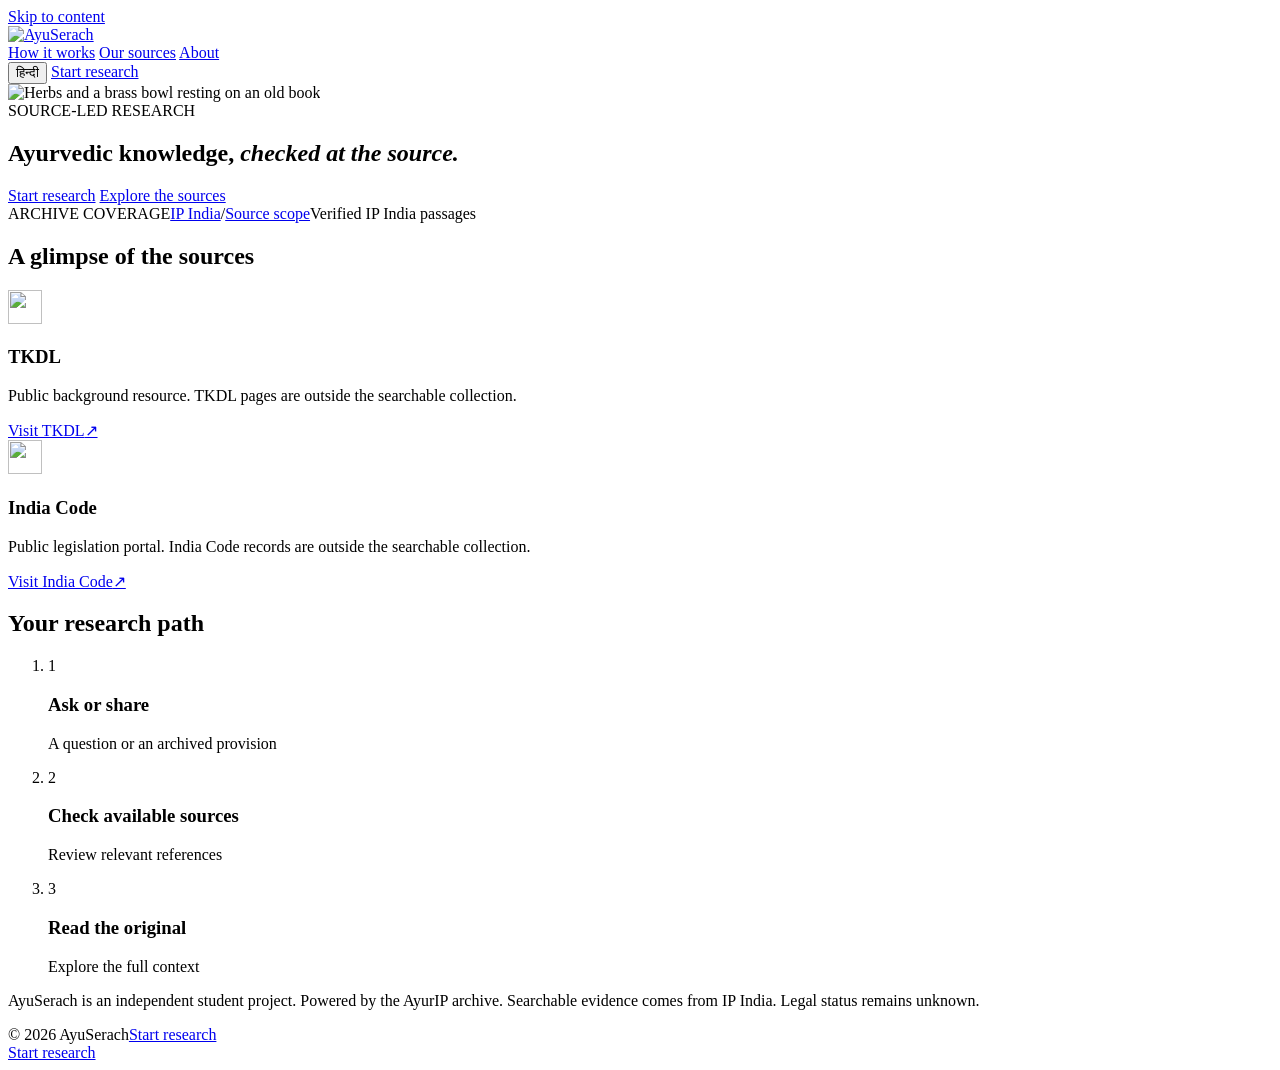
==== commit 0f96ed78: "feat(web): pair AyuSerach design with AyurIP research flow Port visual templates and used assets fro" ====
--- a/web/index.html
+++ b/web/index.html
@@ -5,15 +5,16 @@
   <meta name="viewport" content="width=device-width, initial-scale=1">
   <meta name="theme-color" content="#ffffff">
   <meta name="description" content="Explore Ayurvedic information with its original public sources in view.">
-  <title>AyuSerach — Ayurvedic research with sources in view</title>
-  <link rel="stylesheet" href="styles.css">
-  <script src="app.js" defer></script>
+  <title>AyuSerach · AyurIP</title>
+  <link rel="icon" href="/assets/favicon.svg">
+  <link rel="stylesheet" href="/assets/ayuserach.css">
+  <script src="/assets/app.js" defer></script>
 </head>
 <body data-page="home">
   <a class="skip-link" href="#main" data-en="Skip to content" data-hi="मुख्य सामग्री पर जाएँ">Skip to content</a>
   <header class="site-header">
     <div class="container nav-inner">
-      <a class="brand" href="index.html" aria-label="AyuSerach home" data-aria-en="AyuSerach home" data-aria-hi="AyuSerach मुख्य पृष्ठ"><img class="brand-logo" src="Images/ayuserach-logo.png" width="2172" height="724" alt="AyuSerach"></a>
+      <a class="brand" href="/" aria-label="AyuSerach home" data-aria-en="AyuSerach home" data-aria-hi="AyuSerach मुख्य पृष्ठ"><img class="brand-logo" src="/assets/images/ayuserach-logo.png" width="2172" height="724" alt="AyuSerach"></a>
       <nav class="desktop-nav" aria-label="Main navigation" data-aria-en="Main navigation" data-aria-hi="मुख्य नेविगेशन">
         <a href="#how-it-works" data-en="How it works" data-hi="यह कैसे काम करता है">How it works</a>
         <a href="#sources" data-en="Our sources" data-hi="हमारे स्रोत">Our sources</a>
@@ -21,37 +22,37 @@
       </nav>
       <div class="nav-actions">
         <button class="language-button" type="button" aria-label="Switch language to Hindi"><span class="language-label">हिन्दी</span></button>
-        <a class="button button-small nav-cta" href="research.html"><span data-en="Chat now" data-hi="अभी चैट करें">Chat now</span></a>
+        <a class="button button-small nav-cta" href="/research"><span data-en="Start research" data-hi="शोध शुरू करें">Start research</span></a>
       </div>
     </div>
   </header>
 
   <main id="main">
     <section class="hero" aria-labelledby="hero-title">
-      <div class="hero-media"><img src="Images/WhatsApp%20Image%202026-11-17%20at%2010.19.58.jpeg" width="1536" height="1024" alt="Herbs and a brass bowl resting on an old book" data-alt-en="Herbs and a brass bowl resting on an old book" data-alt-hi="पुरानी पुस्तक पर रखी जड़ी-बूटियाँ और पीतल का कटोरा" fetchpriority="high"></div>
+      <div class="hero-media"><img src="/assets/images/WhatsApp%20Image%202026-11-17%20at%2010.19.58.jpeg" width="1536" height="1024" alt="Herbs and a brass bowl resting on an old book" data-alt-en="Herbs and a brass bowl resting on an old book" data-alt-hi="पुरानी पुस्तक पर रखी जड़ी-बूटियाँ और पीतल का कटोरा" fetchpriority="high"></div>
       <div class="hero-copy">
         <div class="eyebrow" data-en="SOURCE-LED RESEARCH" data-hi="स्रोत-आधारित शोध">SOURCE-LED RESEARCH</div>
         <h1 id="hero-title" data-en="Ayurvedic knowledge, <em>checked at the source.</em>" data-hi="आयुर्वेदिक जानकारी, <em>स्रोत से जाँचें।</em>">Ayurvedic knowledge, <em>checked at the source.</em></h1>
         <div class="hero-actions">
-          <a class="button" href="research.html"><span data-en="Chat now" data-hi="अभी चैट करें">Chat now</span></a>
+          <a class="button" href="/research"><span data-en="Start research" data-hi="शोध शुरू करें">Start research</span></a>
           <a class="text-link" href="#sources"><span data-en="Explore the sources" data-hi="स्रोत देखें">Explore the sources</span></a>
         </div>
       </div>
     </section>
 
-    <div class="source-ribbon"><div class="container ribbon-inner"><span class="ribbon-label" data-en="ORIGINAL SOURCES IN VIEW" data-hi="मूल स्रोत सामने रखें">ORIGINAL SOURCES IN VIEW</span><a href="#sources">TKDL</a><span aria-hidden="true">/</span><a href="#sources">India Code</a><span class="ribbon-context" data-en="Traditional knowledge and legislation context" data-hi="पारंपरिक ज्ञान और विधायी संदर्भ">Traditional knowledge and legislation context</span></div></div>
+    <div class="source-ribbon"><div class="container ribbon-inner"><span class="ribbon-label" data-en="ARCHIVE COVERAGE" data-hi="मूल स्रोत सामने रखें">ARCHIVE COVERAGE</span><a href="#sources">IP India</a><span aria-hidden="true">/</span><a href="#sources">Source scope</a><span class="ribbon-context" data-en="Verified IP India passages" data-hi="सत्यापित आईपी इंडिया अंश">Verified IP India passages</span></div></div>
 
     <div class="container evidence-grid">
       <section class="evidence-panel" id="sources" aria-labelledby="sources-title">
         <h2 id="sources-title" data-en="A glimpse of the sources" data-hi="स्रोतों की एक झलक">A glimpse of the sources</h2>
         <div class="source-cards">
           <article class="source-card">
-            <img src="Images/book-open-gold.svg" alt="" width="34" height="34">
-            <div><h3>TKDL</h3><p data-en="Traditional knowledge context. Public information is available; full database access is restricted." data-hi="पारंपरिक ज्ञान का संदर्भ। सार्वजनिक जानकारी उपलब्ध है; पूर्ण डेटाबेस की पहुँच सीमित है।">Traditional knowledge context. Public information is available; full database access is restricted.</p><a href="https://tkdl.res.in/tkdl/langdefault/common/Home.asp?GL=Eng" target="_blank" rel="noopener noreferrer"><span data-en="Visit TKDL" data-hi="TKDL देखें">Visit TKDL</span><span aria-hidden="true">↗</span></a></div>
+            <img src="/assets/images/book-open-gold.svg" alt="" width="34" height="34">
+            <div><h3>TKDL</h3><p data-en="Public background resource. TKDL pages are outside the searchable collection." data-hi="पृष्ठभूमि के लिए सार्वजनिक स्रोत। TKDL पृष्ठ इस संग्रह में खोजे नहीं जाते।">Public background resource. TKDL pages are outside the searchable collection.</p><a href="https://tkdl.res.in/tkdl/langdefault/common/Home.asp?GL=Eng" target="_blank" rel="noopener noreferrer"><span data-en="Visit TKDL" data-hi="TKDL देखें">Visit TKDL</span><span aria-hidden="true">↗</span></a></div>
           </article>
           <article class="source-card">
-            <img src="Images/square-3-stack-gold.svg" alt="" width="34" height="34">
-            <div><h3>India Code</h3><p data-en="Indian Acts and legal context. This source does not establish whether a medical claim is true." data-hi="भारतीय अधिनियम और कानूनी संदर्भ। यह स्रोत किसी चिकित्सीय दावे की सत्यता सिद्ध नहीं करता।">Indian Acts and legal context. This source does not establish whether a medical claim is true.</p><a href="https://www.indiacode.nic.in/indiacode/home.jsp" target="_blank" rel="noopener noreferrer"><span data-en="Visit India Code" data-hi="India Code देखें">Visit India Code</span><span aria-hidden="true">↗</span></a></div>
+            <img src="/assets/images/square-3-stack-gold.svg" alt="" width="34" height="34">
+            <div><h3>India Code</h3><p data-en="Public legislation portal. India Code records are outside the searchable collection." data-hi="विधानों के लिए सार्वजनिक पोर्टल। इंडिया कोड के दस्तावेज़ इस संग्रह में खोजे नहीं जाते।">Public legislation portal. India Code records are outside the searchable collection.</p><a href="https://www.indiacode.nic.in/indiacode/home.jsp" target="_blank" rel="noopener noreferrer"><span data-en="Visit India Code" data-hi="India Code देखें">Visit India Code</span><span aria-hidden="true">↗</span></a></div>
           </article>
         </div>
       </section>
@@ -59,15 +60,15 @@
       <section class="path-panel" id="how-it-works" aria-labelledby="path-title">
         <h2 id="path-title" data-en="Your research path" data-hi="आपका शोध मार्ग">Your research path</h2>
         <ol class="path-steps">
-          <li><span class="path-number">1</span><h3 data-en="Ask or share" data-hi="पूछें या साझा करें">Ask or share</h3><p data-en="A question, link or document" data-hi="प्रश्न, लिंक या दस्तावेज़">A question, link or document</p></li>
+          <li><span class="path-number">1</span><h3 data-en="Ask or share" data-hi="पूछें या साझा करें">Ask or share</h3><p data-en="A question or an archived provision" data-hi="प्रश्न या संग्रहीत प्रावधान">A question or an archived provision</p></li>
           <li><span class="path-number">2</span><h3 data-en="Check available sources" data-hi="उपलब्ध स्रोत देखें">Check available sources</h3><p data-en="Review relevant references" data-hi="संबंधित संदर्भ पढ़ें">Review relevant references</p></li>
           <li><span class="path-number">3</span><h3 data-en="Read the original" data-hi="मूल स्रोत पढ़ें">Read the original</h3><p data-en="Explore the full context" data-hi="पूरा संदर्भ समझें">Explore the full context</p></li>
         </ol>
       </section>
-      <p class="source-disclaimer" id="about" data-en="AyuSerach is an independent student project. Source links do not imply government endorsement or access to restricted TKDL records. Automated checking is not connected yet." data-hi="AyuSerach एक स्वतंत्र विद्यार्थी परियोजना है। स्रोत लिंक सरकारी समर्थन या TKDL के सीमित रिकॉर्ड तक पहुँच का दावा नहीं करते। स्वचालित जाँच अभी जुड़ी नहीं है।">AyuSerach is an independent student project. Source links do not imply government endorsement or access to restricted TKDL records. Automated checking is not connected yet.</p>
+      <p class="source-disclaimer" id="about" data-en="AyuSerach is an independent student project. Powered by the AyurIP archive. Searchable evidence comes from IP India. Legal status remains unknown." data-hi="AyuSerach एक स्वतंत्र विद्यार्थी परियोजना है। AyurIP संग्रह से संचालित। आईपी इंडिया का संग्रहीत साक्ष्य खोजा जा सकता है। कानूनी स्थिति अज्ञात है।">AyuSerach is an independent student project. Powered by the AyurIP archive. Searchable evidence comes from IP India. Legal status remains unknown.</p>
     </div>
   </main>
-  <footer class="site-footer"><div class="container footer-inner"><span>© 2026 AyuSerach</span><a href="research.html" data-en="Chat now" data-hi="अभी चैट करें">Chat now</a></div></footer>
-  <a class="mobile-chat" href="research.html"><span data-en="Chat now" data-hi="अभी चैट करें">Chat now</span></a>
+  <footer class="site-footer"><div class="container footer-inner"><span>© 2026 AyuSerach</span><a href="/research" data-en="Start research" data-hi="शोध शुरू करें">Start research</a></div></footer>
+  <a class="mobile-chat" href="/research"><span data-en="Start research" data-hi="शोध शुरू करें">Start research</span></a>
 </body>
 </html>
